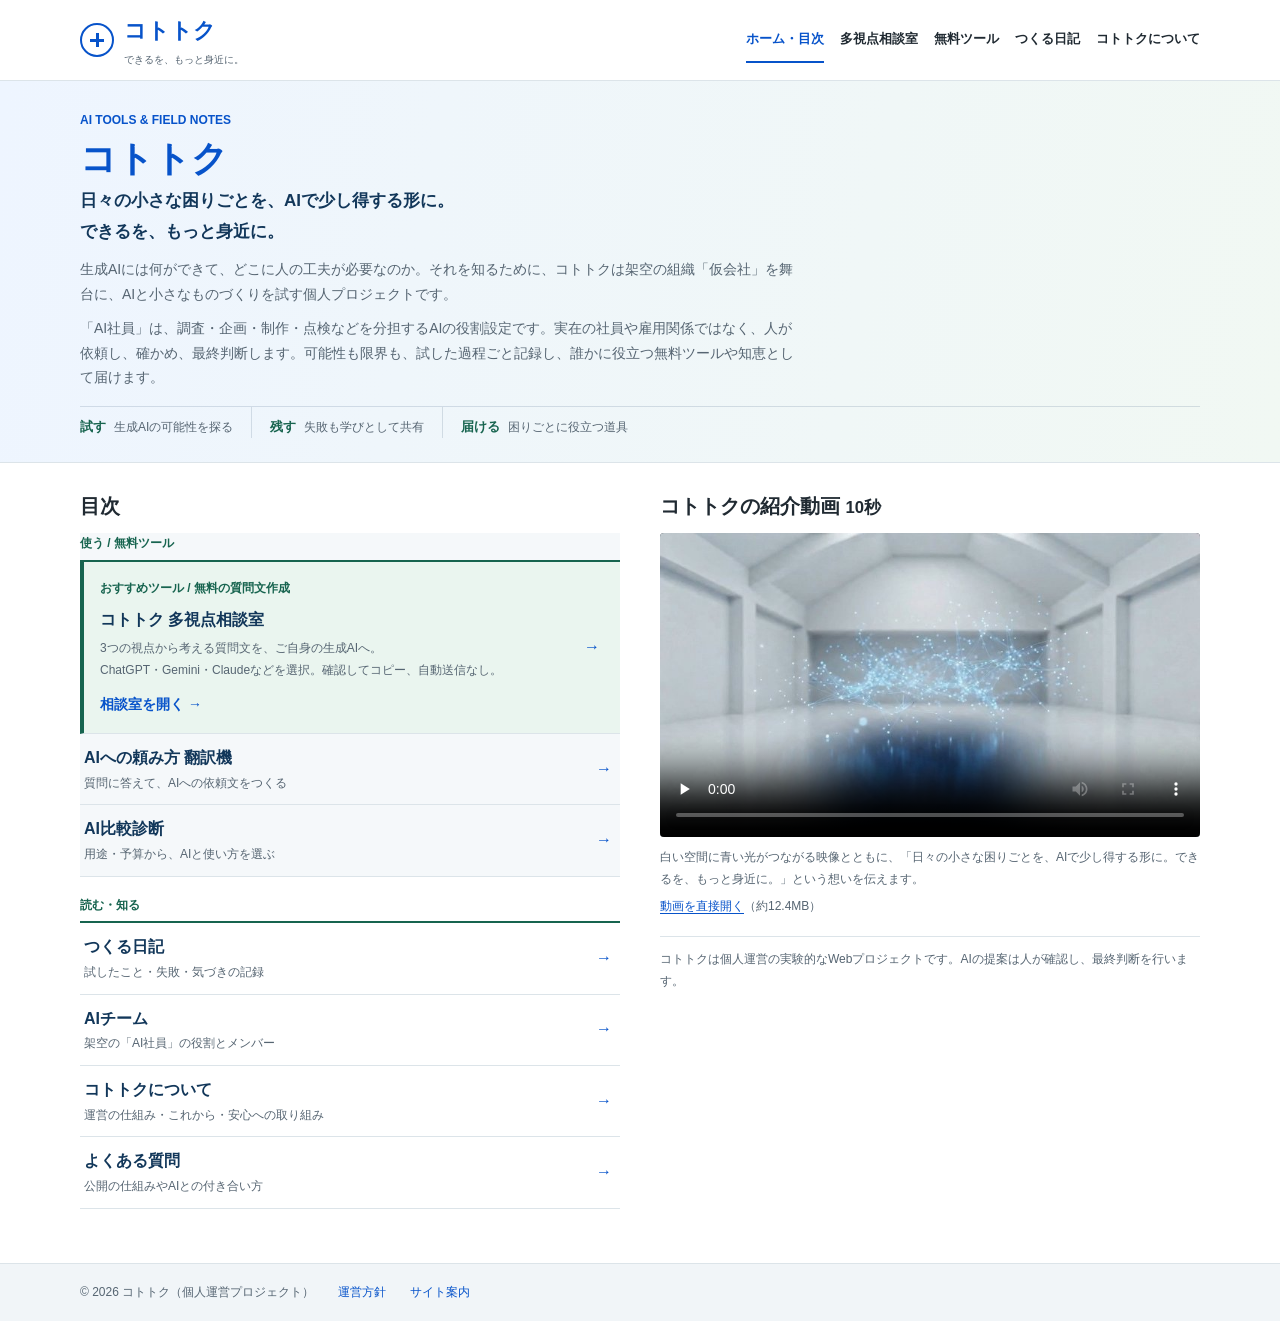
==== index.html @ 23c5c503 "Add GA4 measurement ID to public pages" ====
<!doctype html>
<html lang="ja">
<head>
<meta charset="utf-8"><meta name="viewport" content="width=device-width,initial-scale=1">
<script async src="https://www.googletagmanager.com/gtag/js?id=G-BJJCT15MJE"></script>
<script>
window.dataLayer = window.dataLayer || [];
function gtag(){dataLayer.push(arguments);}
gtag("js", new Date());
gtag("config", "G-BJJCT15MJE");
gtag("config", "G-03WXT4R2F9");
</script>
<title>コトトク｜無料AIツール・日記・AIチーム</title>
<meta name="description" content="日々の小さな困りごとを、AIで少し得する形に。コトトクは、架空の組織「仮会社」でAIに役割を与え、生成AIの可能性と限界を確かめる個人プロジェクトです。無料ツールと試行錯誤の記録を公開しています。">
<meta property="og:title" content="コトトク｜無料AIツール・日記・AIチーム"><meta property="og:description" content="できるを、もっと身近に。架空のAI社員と小さく試し、生成AIの可能性を役立つ道具と記録に変える個人プロジェクトです。"><meta property="og:type" content="website"><meta property="og:url" content="https://tennistom17-source.github.io/kototoku-web/">
<meta name="theme-color" content="#0649a9"><meta name="apple-mobile-web-app-title" content="コトトク">
<link rel="canonical" href="https://tennistom17-source.github.io/kototoku-web/">
<link rel="icon" href="favicon.ico" sizes="any"><link rel="icon" href="images/icon/favicon.png?v=2" type="image/png"><link rel="apple-touch-icon" href="apple-touch-icon.png"><link rel="manifest" href="site.webmanifest">
<link rel="stylesheet" href="site.css"><link rel="stylesheet" href="assets/css/home-index.css">
</head>
<body class="home-index">
<a class="skip-link" href="#main">本文へ移動</a>
<nav aria-label="メインナビゲーション"><div class="wrap">
<a class="brand" href="index.html"><span class="symbol" aria-hidden="true"></span><span><b>コトトク</b><small>できるを、もっと身近に。</small></span></a>
<button class="menu" aria-label="メニューを開く" aria-expanded="false" aria-controls="primary-navigation">☰</button>
<div class="navlinks" id="primary-navigation"><a href="index.html" aria-current="page">ホーム・目次</a><a href="life-consultation.html">多視点相談室</a><a href="index.html#tools">無料ツール</a><a href="diary.html">つくる日記</a><a href="about.html">コトトクについて</a></div>
</div></nav>
<header class="index-header" id="top"><div class="wrap"><span class="kicker">AI TOOLS &amp; FIELD NOTES</span><h1>コトトク</h1><p class="index-tagline">日々の小さな困りごとを、AIで少し得する形に。<br>できるを、もっと身近に。</p><p class="index-purpose">生成AIには何ができて、どこに人の工夫が必要なのか。それを知るために、コトトクは架空の組織「仮会社」を舞台に、AIと小さなものづくりを試す個人プロジェクトです。</p><p class="index-purpose">「AI社員」は、調査・企画・制作・点検などを分担するAIの役割設定です。実在の社員や雇用関係ではなく、人が依頼し、確かめ、最終判断します。可能性も限界も、試した過程ごと記録し、誰かに役立つ無料ツールや知恵として届けます。</p><ul class="purpose-points" aria-label="コトトクの取り組み"><li><b>試す</b><span>生成AIの可能性を探る</span></li><li><b>残す</b><span>失敗も学びとして共有</span></li><li><b>届ける</b><span>困りごとに役立つ道具</span></li></ul></div></header>
<main id="main" class="wrap index-layout">
<section aria-labelledby="directory-title"><h2 id="directory-title">目次</h2>
<div class="directory-group" id="tools"><h3>使う / 無料ツール</h3><ul class="directory-list">
<li class="recommended-tool"><a href="life-consultation.html"><span><b class="tool-label">おすすめツール / 無料の質問文作成</b><strong>コトトク 多視点相談室</strong><small>3つの視点から考える質問文を、ご自身の生成AIへ。</small><small>ChatGPT・Gemini・Claudeなどを選択。確認してコピー、自動送信なし。</small><span class="tool-action">相談室を開く <span aria-hidden="true">→</span></span></span><span class="direction" aria-hidden="true">→</span></a></li>
<li><a href="ai-prompt-translator.html"><span><strong>AIへの頼み方 翻訳機</strong><small>質問に答えて、AIへの依頼文をつくる</small></span><span class="direction" aria-hidden="true">→</span></a></li>
<li><a href="ai-model-compare.html"><span><strong>AI比較診断</strong><small>用途・予算から、AIと使い方を選ぶ</small></span><span class="direction" aria-hidden="true">→</span></a></li>
</ul></div>
<div class="directory-group"><h3>読む・知る</h3><ul class="directory-list">
<li><a href="diary.html"><span><strong>つくる日記</strong><small>試したこと・失敗・気づきの記録</small></span><span class="direction" aria-hidden="true">→</span></a></li>
<li><a href="ai-company.html"><span><strong>AIチーム</strong><small>架空の「AI社員」の役割とメンバー</small></span><span class="direction" aria-hidden="true">→</span></a></li>
<li><a href="about.html"><span><strong>コトトクについて</strong><small>運営の仕組み・これから・安心への取り組み</small></span><span class="direction" aria-hidden="true">→</span></a></li>
<li><a href="faq.html"><span><strong>よくある質問</strong><small>公開の仕組みやAIとの付き合い方</small></span><span class="direction" aria-hidden="true">→</span></a></li>
</ul></div>
</section>
<section id="film" aria-labelledby="film-title"><h2 id="film-title">コトトクの紹介動画 <small>10秒</small></h2>
<figure class="index-film"><video id="intro-video" controls playsinline preload="none" poster="images/movie/intro-poster.jpg" width="1280" height="720" aria-label="コトトクの紹介動画" aria-describedby="film-description film-help"><source src="images/movie/正式会社のホームページPR.mp4" type="video/mp4">お使いのブラウザでは動画を再生できません。下のリンクから動画ファイルを開けます。</video>
<p id="film-error" class="film-error" role="status" hidden>動画を読み込めませんでした。下のリンクから動画ファイルを開いてください。</p>
<figcaption><p id="film-description">白い空間に青い光がつながる映像とともに、「日々の小さな困りごとを、AIで少し得する形に。できるを、もっと身近に。」という想いを伝えます。</p><p id="film-help"><a href="images/movie/正式会社のホームページPR.mp4">動画を直接開く</a>（約12.4MB）</p></figcaption></figure>
<p class="index-note">コトトクは個人運営の実験的なWebプロジェクトです。AIの提案は人が確認し、最終判断を行います。</p>
</section>
</main>
<footer class="compact-footer"><div class="wrap"><span>© 2026 コトトク（個人運営プロジェクト）</span><a href="about.html#policy">運営方針</a><a href="site-map.html">サイト案内</a></div></footer>
<script src="site.js" defer></script>
<script>
const movedTopics = {
  '#organization': 'about.html#organization', '#team': 'ai-company.html',
  '#activity': 'about.html#activity', '#notes': 'diary.html',
  '#possibilities': 'about.html#possibilities', '#about': 'about.html', '#policy': 'about.html#policy'
};
function openMovedTopic() {
  const destination = movedTopics[location.hash];
  if (destination) location.replace(destination);
}
window.addEventListener('hashchange', openMovedTopic);
openMovedTopic();
</script>
</body></html>
---- site.css ----
:root{--blue:#0753ca;--deep:#12375a;--sky:#eef5ff;--ink:#202a32;--muted:#566572;--line:#dce4e9;--soft:#f5f8fa;--white:#fff}
*{box-sizing:border-box}
html{scroll-behavior:smooth}
body{margin:0;color:var(--ink);background:var(--white);font-family:"Yu Gothic","Hiragino Kaku Gothic ProN",Meiryo,sans-serif;line-height:1.8;font-size:16px;letter-spacing:0;overflow-wrap:anywhere}
a{color:inherit;text-decoration:none}
a,button{-webkit-tap-highlight-color:transparent}
a:focus-visible,button:focus-visible,video:focus-visible{outline:3px solid var(--blue);outline-offset:5px}
[id]{scroll-margin-top:100px}
.wrap{width:min(1120px,calc(100% - 64px));margin:auto}
.skip-link{position:absolute;left:-999px;top:0;background:var(--blue);color:#fff;padding:10px 16px;z-index:100}
.skip-link:focus{left:12px;top:12px}
nav{position:sticky;top:0;z-index:20;background:rgba(255,255,255,.97);border-bottom:1px solid var(--line);backdrop-filter:blur(12px)}
nav .wrap{min-height:80px;display:flex;align-items:center;gap:20px;flex-wrap:wrap;padding:8px 0}
.brand{display:flex;align-items:center;gap:10px}
.symbol{position:relative;width:34px;height:34px;border:2px solid var(--blue);border-radius:50%;flex:none}
.symbol:before,.symbol:after{content:"";position:absolute;background:var(--blue)}
.symbol:before{width:14px;height:3px;left:8px;top:14px}
.symbol:after{width:3px;height:14px;left:14px;top:8px}
.brand b{display:block;color:var(--blue);font-size:22px}
.brand small{display:block;color:var(--muted);font-size:10px}
.navlinks{display:flex;gap:16px;flex-wrap:wrap;font-weight:700;font-size:13px;margin-left:auto}
.navlinks a{display:inline-block;padding:10px 0;border-bottom:2px solid transparent}
.navlinks a:hover,.navlinks a[aria-current="page"]{color:var(--blue);border-bottom-color:var(--blue)}
.menu{display:none;margin-left:auto;width:44px;height:44px;border:1px solid var(--line);border-radius:4px;background:none;color:var(--blue);font-size:24px;line-height:1;cursor:pointer}
.page-hero{padding:52px 0 40px;background:#fff;border-bottom:1px solid var(--line)}
.kicker,.linkcard small,.card small{color:var(--blue);font-family:"Bahnschrift","Yu Gothic",sans-serif;font-size:12px;font-weight:700}
.page-hero h1{margin:16px 0;font-size:38px;line-height:1.4}
.page-hero p{max-width:680px;color:var(--muted);font-size:15px;margin:0}
.home .page-hero{padding:52px 0 32px;background:#f3f8fc url("images/movie/intro-poster.jpg") center 48%/cover;position:relative;isolation:isolate}
.home .page-hero:before{content:"";position:absolute;inset:0;background:rgba(255,255,255,.89);z-index:-1}
.hero-meta{display:flex;justify-content:space-between;gap:16px;align-items:center}
.hero-status{font-size:12px;color:var(--muted);display:flex;align-items:center;gap:8px}
.hero-status:before{content:"";width:6px;height:6px;background:#16806a;border-radius:50%;flex:none}
.home .page-hero h1{font-size:72px;font-weight:800;line-height:1.18;margin:26px 0 12px;color:var(--blue)}
.hero-tagline{font-size:36px;line-height:1.5;font-weight:700;margin:0 0 22px}
.hero-bottom{display:flex;justify-content:space-between;align-items:end;gap:28px;margin-top:28px}
.hero-actions{display:flex;gap:20px;align-items:center;flex-wrap:wrap}
.primary-link{display:inline-flex;align-items:center;justify-content:center;background:var(--blue);color:#fff;padding:12px 20px;border-radius:4px;font-size:14px;font-weight:700}
.primary-link:hover{background:#063e96}
.text-link{font-size:14px;font-weight:700;color:var(--blue);text-decoration:underline;text-underline-offset:5px}
.hero-index{font:12px "Bahnschrift",sans-serif;color:var(--muted)}
main section{padding:64px 0}
.section-head h2{font-size:30px;line-height:1.5;margin:8px 0 12px}
.section-head p{max-width:700px;margin:0 0 28px;color:var(--muted);font-size:15px}
.section-topline{display:flex;justify-content:space-between;gap:16px;align-items:center}
.section-number{font:12px "Bahnschrift",sans-serif;color:var(--muted)}
.film-section{background:var(--soft)}
.film-section .section-head{max-width:800px}
.film{margin:0}
.film video{display:block;width:100%;height:auto;aspect-ratio:16/9;object-fit:contain;background:#18232d;border:1px solid #34434d;border-radius:8px;box-shadow:0 16px 40px #14365412}
.film-caption{display:grid;grid-template-columns:1fr 1.4fr;gap:32px;padding-top:24px}
.film-caption h3{margin:0 0 6px;font-size:18px}
.film-caption p{margin:0;font-size:14px;color:var(--muted)}
.film-caption a{color:var(--blue);text-decoration:underline;text-underline-offset:3px}
.film-error{padding:14px 18px;border-left:3px solid var(--blue);background:#fff;color:var(--deep);font-size:14px}
#about .wrap{display:grid;grid-template-columns:1fr 1.4fr;gap:56px}
#about .section-head p{margin:0}
.about-copy p{margin:0 0 16px;color:var(--muted);font-size:15px}
.about-note{display:flex;gap:20px;flex-wrap:wrap;padding-top:18px;border-top:1px solid var(--line);font-size:12px;color:var(--deep)}
.business{border-top:1px solid var(--line)}
.linkcards{display:grid;grid-template-columns:repeat(4,1fr);border-top:1px solid var(--line);border-bottom:1px solid var(--line)}
.linkcard{display:flex;flex-direction:column;gap:10px;border-right:1px solid var(--line);padding:28px 24px;min-height:230px;transition:background .2s}
.linkcard:first-child{padding-left:0}
.linkcard:last-child{border-right:0}
.linkcard:hover{background:var(--sky)}
.linkcard h3{margin:0;font-size:18px}
.linkcard p{margin:0;color:var(--muted);font-size:14px;flex:1}
.linkcard .go{color:var(--blue);font-size:13px;font-weight:700;margin-top:20px}
.linkcard .go:after{content:"\00a0 \2197"}
#tools{background:var(--soft)}
.cards{display:grid;grid-template-columns:repeat(3,1fr);gap:20px}
.cards.cards-4{grid-template-columns:repeat(4,1fr)}
.card{display:flex;flex-direction:column;padding:28px;background:#fff;border:1px solid var(--line);border-radius:8px}
.card small{color:var(--muted)}
.card h3{margin:8px 0 10px;font-size:18px}
.card p{margin:0;color:var(--muted);font-size:14px;flex:1}
.tag-soon{margin-top:16px;display:inline-flex;align-items:center;padding:3px 9px;background:#edf2f5;color:var(--muted);font-size:11px;font-weight:700;border-radius:3px;width:max-content}
#policy .cards{gap:24px}
#policy .card{border:0;border-top:2px solid var(--line);padding:22px 0;border-radius:0}
#policy .card small{color:var(--blue)}
.notice-box{margin:18px 0 0;padding:22px 24px;border-left:2px solid var(--blue);background:var(--soft);color:var(--deep);font-size:13px}
.notice-box p{margin:0 0 6px}.notice-box p:last-child{margin-bottom:0}
article.post{max-width:760px;margin:0 auto}
article.post h2{font-size:28px;margin:0 0 10px;line-height:1.5}
article.post .meta{color:var(--muted);font-size:13px;margin-bottom:28px}
article.post h3{margin:36px 0 12px;font-size:19px;color:var(--deep)}
article.post p{margin:0 0 20px}
article.post ol,article.post ul{padding-left:1.3em;margin:0 0 20px}
article.post li{margin-bottom:8px}
.post-footnote,.source-note{margin-top:32px;padding:20px;background:var(--soft);border-left:2px solid var(--line);color:var(--muted);font-size:13px}
.org-chart{display:grid;grid-template-columns:repeat(3,1fr);gap:14px;margin:26px 0 10px}
.org-dept{padding:18px;background:var(--soft);border-top:2px solid var(--line);text-align:center;font-weight:700;color:var(--deep)}
.staff-grid{display:grid;grid-template-columns:repeat(2,1fr);gap:20px;margin-top:10px}
.staff-card{display:flex;gap:20px;padding:24px;background:#fff;border:1px solid var(--line);border-radius:8px}
.staff-avatar{flex:none;width:74px;height:74px;object-fit:cover;border-radius:4px}
.staff-body{min-width:0}.staff-body h3{margin:0 0 2px;font-size:18px}
.staff-body .dept{color:var(--blue);font-size:12px;font-weight:700;margin-bottom:2px}
.staff-body .age{color:var(--muted);font-size:12px;margin-bottom:10px}
.staff-body dl{margin:0}.staff-body dt{font-weight:700;font-size:12px;color:var(--deep);margin-top:8px}
.staff-body dd{margin:2px 0 0;color:var(--muted);font-size:13px}
.faq-list{margin:0;max-width:880px}
.faq-item{border-top:1px solid var(--line);padding:26px 0}
.faq-item:last-child{border-bottom:1px solid var(--line)}
.faq-item .q{font-weight:700;font-size:16px;margin:0 0 12px;color:var(--deep)}
.faq-item .a{margin:0;color:var(--muted);font-size:14px}
.faq-item .a a{color:var(--blue);text-decoration:underline;text-underline-offset:3px}
footer{background:#f1f5f8;border-top:1px solid var(--line)}
.footer-main{display:grid;grid-template-columns:1.4fr repeat(3,1fr);gap:36px;padding:48px 0}
.footer-main>div:first-child>b{font-size:24px;color:var(--blue)}
.footer-main p,.footer-main a{color:var(--muted);font-size:13px}
.footer-main a:hover{color:var(--blue);text-decoration:underline}
.footer-col b,.footer-col a{display:block;margin-bottom:10px}.footer-col b{font-size:13px}
.footer-bottom{display:flex;justify-content:space-between;flex-wrap:wrap;gap:8px;padding:18px 0 26px;border-top:1px solid var(--line);color:var(--muted);font-size:11px}
.home{--green:#17644f;--mint:#eaf5ef;--rose:#974457;--blush:#fcf0f2;--paper:#fbfcfa}
.guide-section{background-color:#fbfcfa;background-image:linear-gradient(#12375a06 1px,transparent 1px),linear-gradient(90deg,#12375a06 1px,transparent 1px);background-size:24px 24px}
.site-guide h1,.site-guide h2,.floor-room h3{font-family:"Yu Mincho","Hiragino Mincho ProN",serif}
.floor-guide{margin:32px 0 0}
.guide-entrance{display:flex;align-items:center;justify-content:center;gap:20px;padding:0 0 30px;text-align:left;border-bottom:2px solid var(--deep)}
.guide-entrance img{flex:none;object-fit:contain}
.guide-entrance a{display:block;color:var(--blue);font-size:22px;font-weight:700}
.guide-entrance p{font-size:13px;color:var(--muted);margin:4px 0 0}
.floor-rooms{display:grid;grid-template-columns:repeat(3,minmax(0,1fr));gap:36px 26px;padding:32px 0;border-bottom:2px solid var(--deep)}
.floor-room{--object-wash:#edf4fe;display:flex;flex-direction:column;position:relative;min-width:0;min-height:300px;padding:24px;color:var(--blue);background:var(--object-wash);border:2px solid #0753ca60;border-radius:2px}
.floor-room:after{content:"";position:absolute;bottom:-2px;left:24px;width:38px;height:12px;background:#fbfcfa;border-inline:2px solid currentColor}
.floor-room:hover{border-color:currentColor;box-shadow:inset 0 0 0 1px currentColor}
.floor-room:focus-visible{outline-offset:5px}
.room-green{--object-wash:#eaf5ef;color:#17644f;border-color:#17644f60}
.room-rose{--object-wash:#fcf0f2;color:#974457;border-color:#97445760}
.room-number{display:flex;align-items:center;flex-wrap:wrap;gap:10px;font:12px/1.8 "Bahnschrift","Yu Gothic",sans-serif}
.room-status{font:700 11px/1.8 "Yu Gothic",sans-serif;background:#fff;padding:1px 8px;border:1px solid currentColor;border-radius:3px}
.floor-room .object-art{margin:28px 0 24px;flex:none}
.floor-room h3{font-size:21px;margin:0 0 10px;line-height:1.6}
.floor-room p{font-size:14px;line-height:1.9;color:var(--ink);margin:0 0 22px;flex:1}
.room-destination{font-size:13px;font-weight:700}
.floor-guide figcaption{padding-top:20px;color:var(--muted);font-size:13px;text-align:center}
.guide-index{margin-top:36px;border-top:1px solid var(--line);padding-top:22px}
.guide-index h3{font-size:17px;margin:0 0 10px}
.guide-index ul{display:flex;gap:16px 28px;flex-wrap:wrap;list-style:none;padding:0;margin:0;font-size:14px}
.guide-index a{color:var(--blue);text-decoration:underline;text-underline-offset:5px}
.guide-principles ul{list-style:none;margin:0;padding:0;display:grid;grid-template-columns:repeat(3,minmax(0,1fr));gap:24px}
.guide-principles li{border-top:2px solid #17644f;padding-top:18px;font-size:14px;color:var(--muted)}
.guide-principles strong{display:block;color:#17644f;font-size:17px;margin-bottom:8px}
@media(max-width:1000px){.floor-rooms{grid-template-columns:repeat(2,minmax(0,1fr))}}
@media(max-width:620px){.floor-rooms,.guide-principles ul{grid-template-columns:1fr}.floor-room{min-height:0}.guide-entrance{gap:12px;justify-content:flex-start}.guide-entrance a{font-size:19px}.floor-guide figcaption{text-align:left}}
.diary-summary{margin:0 0 32px;border-block:1px solid var(--line)}
.diary-summary>div{padding:18px 20px;background:#eef5ff;border-left:3px solid var(--blue)}
.diary-summary>div+div{background:#eaf5ef;border-left-color:#17644f;border-top:1px solid var(--line)}
.diary-summary dt{font-size:14px;font-weight:700;color:var(--deep);margin-bottom:6px}
.diary-summary dd{font-size:14px;margin:0;color:var(--ink)}
.home .hero-tagline{font-family:"Yu Mincho","Hiragino Mincho ProN",serif;font-size:34px;line-height:1.6}
.home .page-hero h1{font-size:60px;margin-top:18px}
.home .page-hero{padding-top:32px}
.home .section-head h2{font-family:"Yu Mincho","Hiragino Mincho ProN",serif;font-weight:700}
.workshop{background-color:var(--paper);background-image:linear-gradient(#12375a06 1px,transparent 1px),linear-gradient(90deg,#12375a06 1px,transparent 1px);background-size:24px 24px;border-bottom:1px solid var(--line)}
.work-diagram{margin:32px 0 0}
.diagram-legend{display:flex;justify-content:flex-end;gap:20px;margin-bottom:18px;color:var(--blue);font-size:12px;font-weight:700}
.diagram-legend .human-key{color:var(--green)}
.work-path{display:grid;grid-template-columns:repeat(6,minmax(0,1fr));gap:20px;padding:0;margin:0;list-style:none}
.work-path li{position:relative;min-width:0;padding:18px 12px 20px;border-top:3px solid var(--muted);background:#fff;color:var(--deep)}
.work-path li:not(:last-child):after{content:"→";position:absolute;right:-19px;top:108px;width:18px;text-align:center;color:var(--muted);font-size:20px}
.work-path .work-ai{border-color:var(--blue);background:var(--sky);color:var(--blue)}
.work-path .work-human{border-color:var(--green);background:var(--mint);color:var(--green);outline:1px solid #17644f40;outline-offset:4px}
.work-path .work-result{border-color:var(--rose);background:var(--blush);color:var(--rose)}
.step-number{font:10px "Bahnschrift","Yu Gothic",sans-serif;display:block;min-height:28px}
.work-path h3{font-size:15px;line-height:1.6;margin:16px 0 8px}
.work-path p{font-size:12px;color:var(--ink);margin:0}
.process-art{position:relative;display:block;width:64px;height:64px;margin:14px auto 20px;color:inherit}
.art-question{font:700 52px/64px "Yu Mincho",serif;text-align:center;border:2px solid currentColor;border-radius:50%}
.art-search:before{content:"";position:absolute;inset:3px 17px 17px 3px;border:3px solid currentColor;border-radius:50%;background:repeating-linear-gradient(0deg,transparent 0 9px,#0753ca18 9px 11px)}
.art-search:after{content:"";position:absolute;width:29px;height:4px;background:currentColor;left:41px;top:48px;transform:rotate(48deg);transform-origin:left}
.art-note{width:49px;height:62px;border:2px solid currentColor;border-radius:2px;transform:rotate(-5deg);background:repeating-linear-gradient(0deg,transparent 0 10px,#0753ca20 10px 12px);box-shadow:6px 6px 0 #12375a10}
.art-note:after{content:"";position:absolute;right:-9px;top:12px;height:45px;width:6px;border:2px solid currentColor;border-radius:2px;transform:rotate(25deg);background:var(--paper)}
.art-check{font:700 44px/58px "Yu Gothic",sans-serif;text-align:center;border:3px double currentColor;border-radius:50%;transform:rotate(-9deg)}
.art-book{width:66px;height:51px;margin-top:25px;border:2px solid currentColor;border-radius:4px 4px 2px 2px;background:repeating-linear-gradient(0deg,transparent 0 10px,#97445715 10px 12px);transform:rotate(3deg)}
.art-book:after{content:"";position:absolute;left:50%;top:-2px;bottom:-6px;border-left:2px solid currentColor}
.loop-note{border-bottom:1px solid var(--line);padding:12px 0;color:var(--rose);text-align:right;font-size:13px}
.loop-note span{font-size:24px;vertical-align:middle;margin-right:8px}
.boundary-note{font-size:13px;color:var(--muted);max-width:850px;margin:22px 0 0}
.boundary-note strong{color:var(--green)}
.role-strip{display:grid;grid-template-columns:repeat(5,minmax(0,1fr));gap:26px;margin-top:34px}
.role-entry{min-width:0;border-bottom:1px solid var(--line);padding-bottom:22px}
.role-illustration{--object-color:#0753ca;--object-wash:#edf4fe;display:grid;place-items:center;position:relative;width:100%;aspect-ratio:1;border-radius:4px;color:var(--object-color);background-color:var(--object-wash);background-image:linear-gradient(#12375a08 1px,transparent 1px),linear-gradient(90deg,#12375a08 1px,transparent 1px);background-size:20px 20px}
.role-illustration:after{content:"";position:absolute;width:64%;bottom:16%;border-bottom:1px solid currentColor;opacity:.2}
.tone-green{--object-color:#17644f;--object-wash:#eaf5ef}
.tone-rose{--object-color:#974457;--object-wash:#fcf0f2}
.staff-card>.role-illustration{width:104px;height:104px;flex:none}
.object-art{position:relative;display:block;width:64px;height:64px;transform:rotate(-6deg)}
.object-art:before,.object-art:after{content:"";position:absolute}
.object-search:before{width:44px;height:44px;left:0;top:0;border:3px solid currentColor;border-radius:50%;box-shadow:inset 6px 4px 0 #ffffffb0}
.object-search:after{width:28px;height:8px;left:40px;top:49px;transform:rotate(48deg);border:2px solid currentColor;border-radius:2px;background:#fff}
.object-notebook{width:46px;height:60px;border:2px solid currentColor;border-left-width:6px;border-radius:3px;background:repeating-linear-gradient(0deg,#fff 0 10px,var(--object-wash) 10px 12px);box-shadow:5px 5px 0 #12375a15}
.object-notebook:after{width:6px;height:48px;right:-12px;top:6px;border:2px solid currentColor;background:#fff;transform:rotate(20deg)}
.object-monitor{width:68px;height:48px;border:3px solid currentColor;border-radius:4px;background:linear-gradient(90deg,transparent 28%,var(--object-wash) 28% 33%,transparent 33%),linear-gradient(#fff 28%,currentColor 28% 32%,#fff 32%)}
.object-monitor:before{height:15px;left:29px;bottom:-18px;border-left:5px solid currentColor}
.object-monitor:after{width:36px;left:13px;bottom:-19px;border-bottom:3px solid currentColor}
.object-flask{width:60px;height:51px;margin-top:12px;border:3px solid currentColor;border-radius:10px 10px 20px 20px;background:linear-gradient(0deg,var(--object-color) 0 35%,#fff 35% 45%,var(--object-wash) 45%);transform:rotate(5deg)}
.object-flask:before{width:20px;height:25px;left:17px;top:-23px;border:3px solid currentColor;border-bottom:0;background:var(--object-wash)}
.object-flask:after{width:30px;left:12px;top:-23px;border-top:4px solid currentColor}
.object-checklist{width:48px;height:62px;border:2px solid currentColor;border-radius:3px;background:#fff}
.object-checklist:before{width:24px;height:8px;top:-5px;left:10px;border:2px solid currentColor;background:var(--object-wash);border-radius:2px}
.object-checklist:after{inset:16px 7px 8px;background:repeating-linear-gradient(0deg,transparent 0 9px,currentColor 9px 11px);border-left:5px dotted currentColor}
.object-plan{width:62px;height:56px;border:2px solid currentColor;background-color:#fff;background-image:linear-gradient(#0753ca18 1px,transparent 1px),linear-gradient(90deg,#0753ca18 1px,transparent 1px);background-size:9px 9px;box-shadow:5px 5px 0 #12375a15}
.object-plan:before{width:17px;height:13px;top:9px;left:7px;border:2px solid currentColor;background:var(--object-wash)}
.object-plan:after{width:17px;height:13px;bottom:7px;right:7px;border:2px solid currentColor;background:var(--object-wash)}
.object-phone{width:37px;height:65px;border:3px solid currentColor;border-radius:7px;background:linear-gradient(#fff 15%,var(--object-wash) 15% 83%,#fff 83%)}
.object-phone:before{width:11px;border-top:2px solid currentColor;top:4px;left:10px}
.object-phone:after{width:5px;height:5px;bottom:3px;left:13px;border:1px solid currentColor;border-radius:50%}
.object-lock{width:52px;height:39px;margin-top:22px;border:3px solid currentColor;border-radius:4px;background:#fff}
.object-lock:before{width:28px;height:30px;border:3px solid currentColor;border-bottom:0;border-radius:18px 18px 0 0;top:-30px;left:9px}
.object-lock:after{height:13px;left:21px;top:10px;border-left:4px solid currentColor}
.role-stage{display:block;margin-top:18px;font-size:12px;color:var(--green);font-weight:700}
.role-entry h3{font:700 24px/1.5 "Bahnschrift","Yu Gothic",sans-serif;margin:4px 0 12px}
.role-entry h3 small{display:block;font:12px/1.6 "Yu Gothic",sans-serif;color:var(--muted)}
.role-entry p{font-size:13px;margin:0;color:var(--muted)}
.record-section{background:var(--paper);border-block:1px solid var(--line)}
.activity-table{width:100%;table-layout:fixed;border-collapse:collapse;font-size:14px}
.activity-table caption{text-align:left;font-size:12px;color:var(--muted);padding:0 0 12px}
.activity-table th{padding:14px 12px;text-align:left;border-block:1px solid var(--line);background:#edf3f3}
.activity-table td{padding:30px 12px;border-bottom:1px solid var(--line)}
.activity-empty{color:var(--muted);text-align:center;background:repeating-linear-gradient(0deg,transparent 0 31px,#12375a08 31px 32px)}
.record-source{font-size:12px;color:var(--muted);margin:20px 0 0}
.record-source .text-link{font-size:inherit}
.note-excerpts{display:grid;grid-template-columns:repeat(3,minmax(0,1fr));gap:32px;margin-top:34px}
.note-excerpt{position:relative;display:flex;flex-direction:column;padding:24px;background:#f2f7fd;border-top:4px solid var(--blue);border-bottom:1px solid var(--line);border-radius:0 0 4px 4px}
.note-excerpt:nth-child(2){background:var(--mint);border-top-color:var(--green)}
.note-excerpt:nth-child(3){background:var(--blush);border-top-color:var(--rose)}
.note-label{font-size:12px;color:var(--muted)}
.note-excerpt .process-art{margin:24px 0 22px;color:var(--blue)}
.note-excerpt:nth-child(2) .process-art{color:var(--green)}
.note-excerpt:nth-child(3) .process-art{color:var(--rose)}
.note-excerpt h3{font-family:"Yu Mincho","Hiragino Mincho ProN",serif;font-size:19px;line-height:1.7;margin:0 0 12px}
.note-excerpt p{font-size:14px;color:var(--muted);margin:0 0 24px;flex:1}
.note-excerpt a{align-self:flex-start}
.future-section{background-color:#f6faf8;background-image:linear-gradient(90deg,#17644f05 1px,transparent 1px);background-size:32px 32px;border-block:1px solid var(--line)}
.value-map{max-width:760px;margin:36px auto 24px;text-align:center}
.value-origin{position:relative;padding-bottom:26px;color:var(--blue)}
.value-origin b{display:block;font-size:27px}
.value-origin span,.value-map a span,.value-goal span{display:block;font-size:13px;color:var(--muted)}
.value-origin:after{content:"";position:absolute;height:19px;border-left:1px solid var(--green);bottom:0;left:50%}
.value-branches{display:grid;grid-template-columns:1fr 1fr;gap:60px;border-top:1px solid var(--green);margin:0 40px;padding-top:28px;position:relative}
.value-branches>div{position:relative}
.value-branches>div:before{content:"↓";position:absolute;top:-35px;left:calc(50% - 8px);width:16px;color:var(--green)}
.value-map a{display:block;padding:15px 8px;border-block:1px solid #0753ca35;color:var(--blue);background:#edf4fe}
.value-map a:hover{background:#dcecff}
.value-map a:focus-visible{outline-offset:2px}
.value-branches>div:nth-child(2) a{color:var(--green);background:var(--mint);border-color:#17644f35}
.map-arrow{display:block;font-size:24px;padding:8px;color:var(--green)}
.value-goal{position:relative;margin:36px 40px 0;padding-top:26px;border-top:1px solid var(--green);color:var(--green)}
.value-goal:before{content:"↓";position:absolute;top:-21px;left:calc(50% - 12px);background:#f6faf8;width:24px;font-size:24px}
.value-sequence{display:flex;justify-content:center;gap:32px;list-style:none;margin:30px 0 0;padding:0;font-size:13px;color:var(--green);flex-wrap:wrap}
.value-sequence li{position:relative}
.value-sequence li:not(:last-child):after{content:"→";position:absolute;right:-24px}
.technical-note{border-top:1px solid var(--line);margin-top:36px;padding-top:26px}
.technical-note h3{font-size:20px;margin:8px 0}
.technical-note p{color:var(--muted);font-size:14px;margin:0}
@media(max-width:1000px){.work-path{grid-template-columns:repeat(3,minmax(0,1fr));gap:28px}.work-path li{padding:20px}.work-path li:nth-child(3):after{content:"↓";right:calc(50% - 9px);top:auto;bottom:-30px}.role-strip{grid-template-columns:repeat(3,minmax(0,1fr))}.note-excerpts{gap:16px}.note-excerpt{padding:18px}}
@media(max-width:760px){nav:not(.menu-ready) .navlinks{display:flex}nav:not(.menu-ready) .menu{display:none}.workshop .section-topline,.home #team .section-topline,.home #notes .section-topline,.future-section .section-topline{flex-wrap:wrap}.note-excerpts{grid-template-columns:1fr}.note-excerpt{padding:24px}.role-strip{grid-template-columns:repeat(2,minmax(0,1fr));gap:24px}.value-branches{gap:20px;margin-inline:0}.value-goal{margin-inline:0}.home .hero-tagline{font-size:25px}.diagram-legend{justify-content:flex-start}}
@media(max-width:1000px){.work-path{grid-template-columns:1fr;gap:24px}.work-path li{display:grid;grid-template-columns:76px minmax(0,1fr);column-gap:18px;padding:20px}.work-path .step-number{grid-column:2;min-height:0}.work-path .process-art{grid-column:1;grid-row:1 / 4;align-self:center;margin:0 auto}.work-path h3{grid-column:2;margin:6px 0;font-size:17px}.work-path p{grid-column:2}.work-path li:not(:last-child):after,.work-path li:nth-child(3):after{content:"↓";top:auto;bottom:-28px;right:calc(50% - 9px)}.loop-note{text-align:left}}
@media(max-width:600px){.value-map a strong{font-size:15px}.value-map a span{font-size:12px}.value-sequence{flex-direction:column;align-items:center;gap:24px;font-size:12px}.value-sequence li:not(:last-child):after{content:"↓";right:calc(50% - 6px);bottom:-24px}.activity-table{font-size:12px}.activity-table th{padding:12px 5px}.activity-table td{padding:24px 12px}.home .technical-note h3{font-size:17px}}
@media(prefers-reduced-motion:no-preference){.work-path li{animation:arrive .5s ease-out both}.work-path li:nth-child(2){animation-delay:.08s}.work-path li:nth-child(3){animation-delay:.16s}.work-path li:nth-child(4){animation-delay:.24s}.work-path li:nth-child(5){animation-delay:.32s}.work-path li:nth-child(6){animation-delay:.4s}.page-hero .wrap{animation:arrive .6s ease-out both}@keyframes arrive{from{opacity:0;transform:translateY(10px)}to{opacity:1;transform:translateY(0)}}}
@media(prefers-reduced-motion:reduce){html{scroll-behavior:auto}.linkcard{transition:none}}
@media(max-width:1000px){.navlinks{gap:12px}.linkcards{grid-template-columns:1fr 1fr}.linkcard:nth-child(2){border-right:0}.linkcard:nth-child(n+3){border-top:1px solid var(--line)}.linkcard:first-child{padding-left:24px}.hero-index{display:none}}
@media(max-width:900px){.cards,.cards.cards-4,.org-chart,.footer-main{grid-template-columns:1fr 1fr}.staff-grid{grid-template-columns:1fr}}
@media(max-width:760px){.wrap{width:calc(100% - 40px)}nav .wrap{min-height:72px;gap:8px;justify-content:space-between}.navlinks{display:none;width:100%;flex-direction:column;gap:2px;margin-left:0}.navlinks.open{display:flex}.navlinks a{padding:10px 8px}.menu{display:block}.page-hero,.home .page-hero{padding:36px 0 28px}.page-hero h1{font-size:30px}.home .page-hero h1{font-size:52px}.hero-tagline{font-size:26px}.hero-status{font-size:11px}main section{padding:48px 0}.section-head h2{font-size:25px}.film-caption,#about .wrap{grid-template-columns:1fr;gap:20px}.film-caption h3{font-size:17px}article.post h2{font-size:24px}}
@media(max-width:620px){.cards,.org-chart{grid-template-columns:1fr}.staff-card{flex-direction:column}}
@media(max-width:480px){.wrap{width:calc(100% - 32px)}.hero-meta{align-items:start;flex-direction:column;gap:8px}.home .page-hero h1{font-size:46px;margin-top:22px}.hero-tagline{font-size:23px}.page-hero p{font-size:14px}.hero-actions{gap:16px}.hero-bottom{margin-top:22px}.section-head h2{font-size:23px}.linkcards{grid-template-columns:1fr}.linkcard{border-right:0;border-top:1px solid var(--line);min-height:0;padding:24px 0}.linkcard:first-child{border-top:0;padding-left:0}.linkcard .go{margin-top:8px}.cards.cards-4,.footer-main{grid-template-columns:1fr}.film-caption{gap:16px}}
---- assets/css/home-index.css ----
.home-index .index-header{padding:24px 0;border-bottom:1px solid var(--line);background:linear-gradient(100deg,#eef5ff,#f1f8f3)}
.home-index .index-header h1{margin:0;color:var(--blue);font-family:"Yu Mincho","Hiragino Mincho ProN",serif;font-size:36px;line-height:1.4}
.home-index .index-header .index-tagline{margin:2px 0 0;color:var(--deep);font-size:17px;font-weight:700}
.home-index .index-header .index-purpose{max-width:720px;margin:10px 0 0;color:var(--muted);font-size:14px;line-height:1.75}
.home-index .purpose-points{display:flex;gap:0;list-style:none;margin:16px 0 0;padding:0;border-top:1px solid #12375a24}
.home-index .purpose-points li{display:flex;flex-wrap:wrap;min-width:0;gap:4px 8px;align-items:baseline;padding:8px 18px 0 0;margin-right:18px;border-right:1px solid #12375a24;font-size:12px;color:var(--muted)}
.home-index .purpose-points li:last-child{border-right:0}.home-index .purpose-points b{color:#17644f;font-size:13px}.home-index .purpose-points span{white-space:normal}
.home-index .index-layout{display:grid;grid-template-columns:minmax(0,1fr) minmax(0,1fr);gap:40px;padding-block:28px 36px;align-items:start}
.home-index .index-layout section{padding:0;min-width:0}
.home-index .index-layout h2{font-size:20px;line-height:1.5;margin:0 0 12px}
.home-index .directory-group{margin-bottom:18px}
.home-index .directory-group h3{color:#17644f;font-size:12px;margin:0;padding-bottom:5px;border-bottom:2px solid #17644f}
.home-index .directory-list{list-style:none;padding:0;margin:0}
.home-index .directory-list a{display:grid;grid-template-columns:minmax(0,1fr) 20px;align-items:center;gap:12px;padding:10px 4px;border-bottom:1px solid var(--line);min-height:58px}
.home-index .directory-list a:hover{background:var(--sky)}
.home-index .directory-list strong{display:block;font-size:16px;color:var(--deep)}
.home-index .directory-list small{display:block;font-size:12px;color:var(--muted)}
.home-index .directory-list .direction{color:var(--blue)}
.home-index .directory-list .recommended-tool a{padding:16px;border-left:4px solid #17644f;background:#eaf5ef}
.home-index .recommended-tool .tool-label{display:block;margin-bottom:6px;color:#17644f;font-size:12px}
.home-index .recommended-tool strong{margin-bottom:4px}
.home-index .recommended-tool .tool-action{display:block;margin-top:10px;color:var(--blue);font-size:14px;font-weight:700}
.home-index .directory-list a:focus-visible{outline:3px solid var(--blue);outline-offset:3px}
.home-index .index-film{margin:0}
.home-index .index-film video{display:block;width:100%;height:auto;aspect-ratio:16/9;background:#18232d;border-radius:4px}
.home-index .index-film figcaption{font-size:12px;color:var(--muted);margin-top:10px}
.home-index .index-film figcaption p{margin:6px 0}
.home-index .index-film a{color:var(--blue);text-decoration:underline;text-underline-offset:3px}
.home-index .index-note{border-top:1px solid var(--line);margin-top:18px;padding-top:12px;color:var(--muted);font-size:12px}
.compact-footer .wrap{display:flex;flex-wrap:wrap;gap:10px 24px;padding-block:18px;color:var(--muted);font-size:12px}
.compact-footer a{color:var(--blue)}
.about-page .page-hero{padding:28px 0}
.about-page .page-hero h1{font-size:30px;margin:8px 0}
.about-content{max-width:820px;padding-block:24px 36px}
.about-intro{margin:0 0 24px;color:var(--muted)}
.about-content details{border-top:1px solid var(--line)}
.about-content details:last-of-type{border-bottom:1px solid var(--line)}
.about-content summary{padding:18px 6px;font-size:17px;font-weight:700;color:var(--deep);cursor:pointer}
.about-content summary:focus-visible{outline:3px solid var(--blue);outline-offset:2px}
.about-content .detail-body{padding:0 8px 20px;font-size:15px}
.about-content .detail-body p{margin:0 0 14px}
.about-content .detail-body ul,.about-content .detail-body ol{padding-left:1.4em}
.about-content .detail-body li{margin-bottom:10px}
@media(max-width:760px){.home-index .index-layout{grid-template-columns:1fr;gap:24px;padding-block:20px 24px}.home-index .index-header{padding:18px 0}.home-index .index-header h1{font-size:30px}.home-index .purpose-points{display:grid;grid-template-columns:1fr 1fr;gap:8px 14px;margin-top:12px;padding-top:10px}.home-index .purpose-points li{padding:0;margin:0;border:0}.home-index .purpose-points li:last-child{grid-column:1/-1}.home-index .directory-list a{padding-block:9px}.home-index .index-layout h2{font-size:18px}}
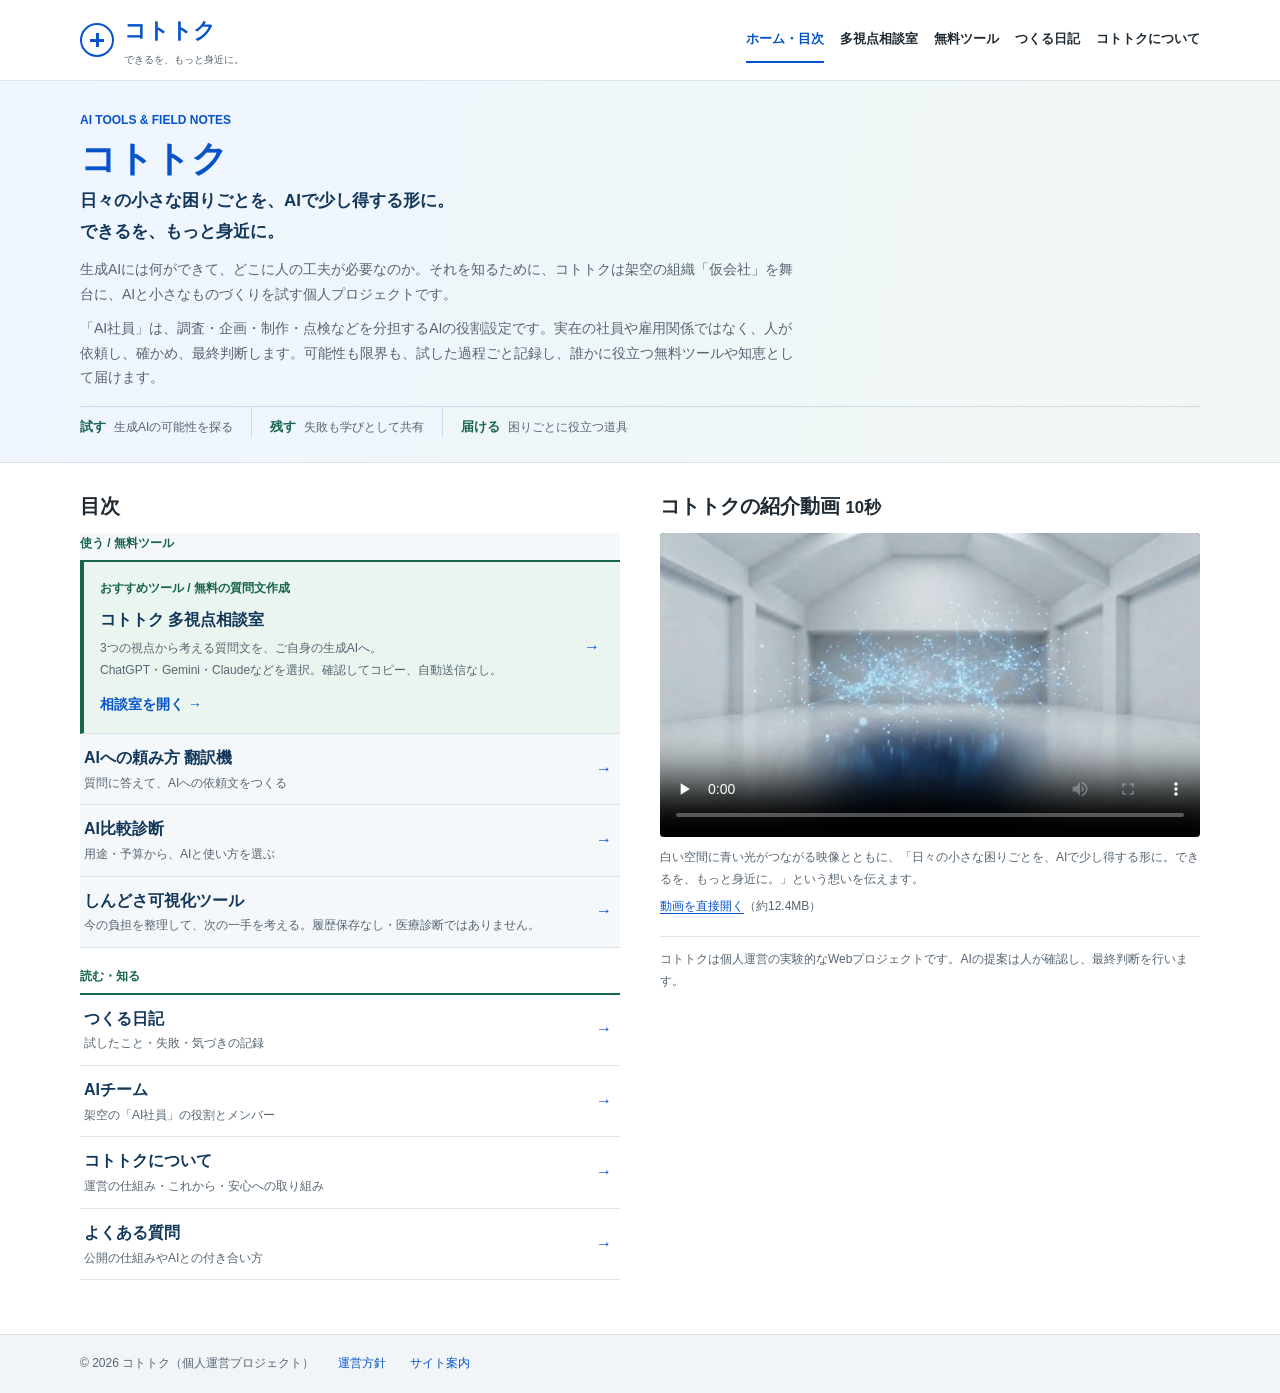
==== commit 580419c3: "Add private-by-design shindosa visualizer and site links" ====
--- a/index.html
+++ b/index.html
@@ -32,6 +32,7 @@
 <li class="recommended-tool"><a href="life-consultation.html"><span><b class="tool-label">おすすめツール / 無料の質問文作成</b><strong>コトトク 多視点相談室</strong><small>3つの視点から考える質問文を、ご自身の生成AIへ。</small><small>ChatGPT・Gemini・Claudeなどを選択。確認してコピー、自動送信なし。</small><span class="tool-action">相談室を開く <span aria-hidden="true">→</span></span></span><span class="direction" aria-hidden="true">→</span></a></li>
 <li><a href="ai-prompt-translator.html"><span><strong>AIへの頼み方 翻訳機</strong><small>質問に答えて、AIへの依頼文をつくる</small></span><span class="direction" aria-hidden="true">→</span></a></li>
 <li><a href="ai-model-compare.html"><span><strong>AI比較診断</strong><small>用途・予算から、AIと使い方を選ぶ</small></span><span class="direction" aria-hidden="true">→</span></a></li>
+<li><a href="shindosa_visualizer.html"><span><strong>しんどさ可視化ツール</strong><small>今の負担を整理して、次の一手を考える。履歴保存なし・医療診断ではありません。</small></span><span class="direction" aria-hidden="true">→</span></a></li>
 </ul></div>
 <div class="directory-group"><h3>読む・知る</h3><ul class="directory-list">
 <li><a href="diary.html"><span><strong>つくる日記</strong><small>試したこと・失敗・気づきの記録</small></span><span class="direction" aria-hidden="true">→</span></a></li>
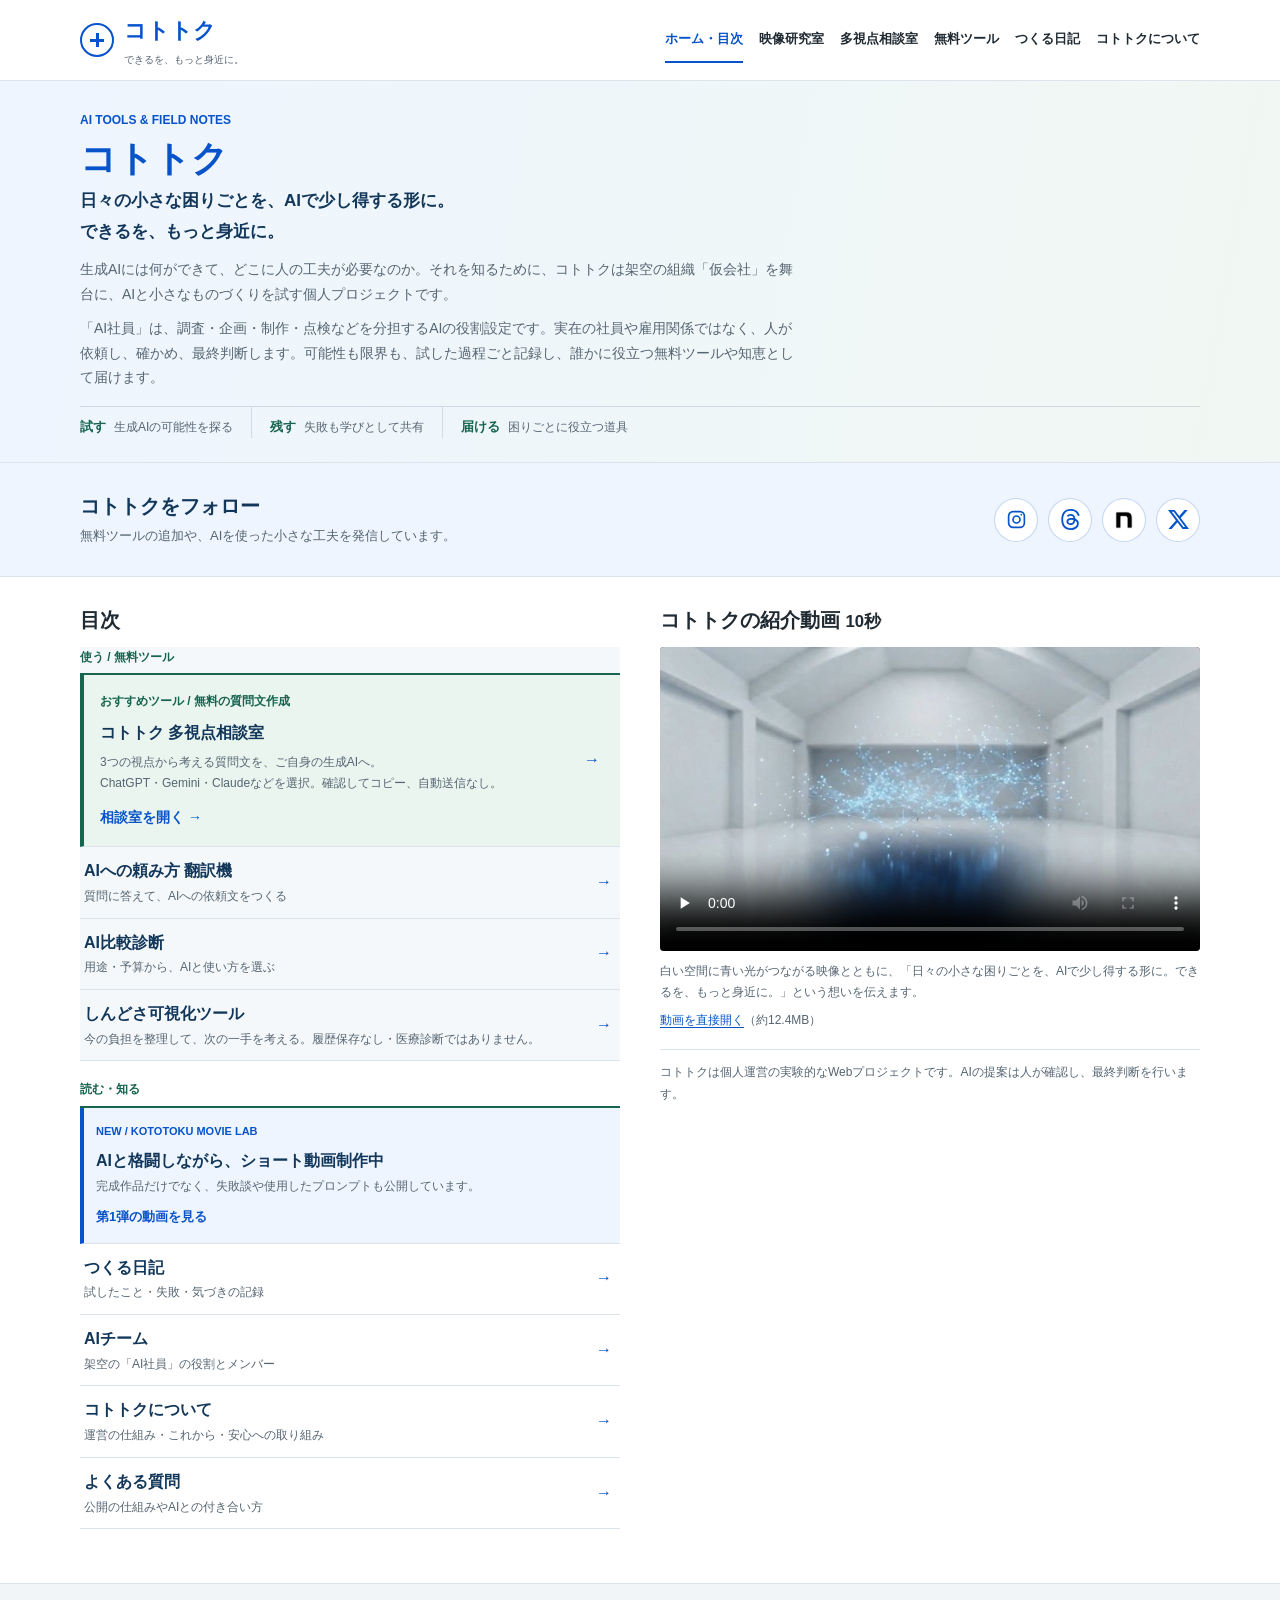
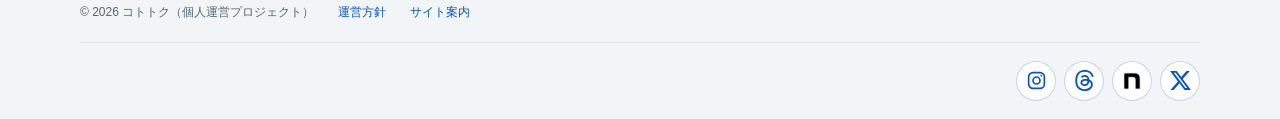
==== commit bc3b9aa1: "Add Kototoku Movie Lab and first video" ====
--- a/index.html
+++ b/index.html
@@ -23,7 +23,7 @@
 <nav aria-label="メインナビゲーション"><div class="wrap">
 <a class="brand" href="index.html"><span class="symbol" aria-hidden="true"></span><span><b>コトトク</b><small>できるを、もっと身近に。</small></span></a>
 <button class="menu" aria-label="メニューを開く" aria-expanded="false" aria-controls="primary-navigation">☰</button>
-<div class="navlinks" id="primary-navigation"><a href="index.html" aria-current="page">ホーム・目次</a><a href="life-consultation.html">多視点相談室</a><a href="index.html#tools">無料ツール</a><a href="diary.html">つくる日記</a><a href="about.html">コトトクについて</a></div>
+<div class="navlinks" id="primary-navigation"><a href="index.html" aria-current="page">ホーム・目次</a><a href="movie-lab.html">映像研究室</a><a href="life-consultation.html">多視点相談室</a><a href="index.html#tools">無料ツール</a><a href="diary.html">つくる日記</a><a href="about.html">コトトクについて</a></div>
 </div></nav>
 <header class="index-header" id="top"><div class="wrap"><span class="kicker">AI TOOLS &amp; FIELD NOTES</span><h1>コトトク</h1><p class="index-tagline">日々の小さな困りごとを、AIで少し得する形に。<br>できるを、もっと身近に。</p><p class="index-purpose">生成AIには何ができて、どこに人の工夫が必要なのか。それを知るために、コトトクは架空の組織「仮会社」を舞台に、AIと小さなものづくりを試す個人プロジェクトです。</p><p class="index-purpose">「AI社員」は、調査・企画・制作・点検などを分担するAIの役割設定です。実在の社員や雇用関係ではなく、人が依頼し、確かめ、最終判断します。可能性も限界も、試した過程ごと記録し、誰かに役立つ無料ツールや知恵として届けます。</p><ul class="purpose-points" aria-label="コトトクの取り組み"><li><b>試す</b><span>生成AIの可能性を探る</span></li><li><b>残す</b><span>失敗も学びとして共有</span></li><li><b>届ける</b><span>困りごとに役立つ道具</span></li></ul></div></header>
 <main id="main" class="wrap index-layout">
@@ -35,6 +35,7 @@
 <li><a href="shindosa_visualizer.html"><span><strong>しんどさ可視化ツール</strong><small>今の負担を整理して、次の一手を考える。履歴保存なし・医療診断ではありません。</small></span><span class="direction" aria-hidden="true">→</span></a></li>
 </ul></div>
 <div class="directory-group"><h3>読む・知る</h3><ul class="directory-list">
+<li class="movie-lab-entry"><a href="movie-lab.html#kototoku-movie-01"><span><b class="tool-label">NEW / KOTOTOKU MOVIE LAB</b><strong>AIと格闘しながら、ショート動画制作中</strong><small>完成作品だけでなく、失敗談や使用したプロンプトも公開しています。</small><span class="tool-action">第1弾の動画を見る</span></span></a></li>
 <li><a href="diary.html"><span><strong>つくる日記</strong><small>試したこと・失敗・気づきの記録</small></span><span class="direction" aria-hidden="true">→</span></a></li>
 <li><a href="ai-company.html"><span><strong>AIチーム</strong><small>架空の「AI社員」の役割とメンバー</small></span><span class="direction" aria-hidden="true">→</span></a></li>
 <li><a href="about.html"><span><strong>コトトクについて</strong><small>運営の仕組み・これから・安心への取り組み</small></span><span class="direction" aria-hidden="true">→</span></a></li>
--- a/site.css
+++ b/site.css
@@ -87,6 +87,7 @@
 article.post p{margin:0 0 20px}
 article.post ol,article.post ul{padding-left:1.3em;margin:0 0 20px}
 article.post li{margin-bottom:8px}
+.post-media{display:grid;gap:14px;margin:28px 0}.post-media img,.post-media video{display:block;width:100%;max-height:70vh;object-fit:contain;background:var(--soft)}
 .post-footnote,.source-note{margin-top:32px;padding:20px;background:var(--soft);border-left:2px solid var(--line);color:var(--muted);font-size:13px}
 .org-chart{display:grid;grid-template-columns:repeat(3,1fr);gap:14px;margin:26px 0 10px}
 .org-dept{padding:18px;background:var(--soft);border-top:2px solid var(--line);text-align:center;font-weight:700;color:var(--deep)}
@@ -111,6 +112,20 @@
 .footer-main a:hover{color:var(--blue);text-decoration:underline}
 .footer-col b,.footer-col a{display:block;margin-bottom:10px}.footer-col b{font-size:13px}
 .footer-bottom{display:flex;justify-content:space-between;flex-wrap:wrap;gap:8px;padding:18px 0 26px;border-top:1px solid var(--line);color:var(--muted);font-size:11px}
+.social-follow{background:var(--sky);border-bottom:1px solid var(--line)}
+.social-follow .wrap{display:flex;align-items:center;justify-content:space-between;gap:24px;padding:28px 0}
+.social-follow h2{margin:0;color:var(--deep);font-size:20px;line-height:1.5}
+.social-follow p{margin:3px 0 0;color:var(--muted);font-size:13px}
+.social-links{display:flex;flex-wrap:wrap;gap:10px}
+.social-link{display:inline-flex;align-items:center;justify-content:center;width:44px;height:44px;border:1px solid #0753ca3d;border-radius:50%;background:var(--white);color:var(--blue);transition:background .2s,color .2s,border-color .2s,transform .2s}
+.social-link svg{display:block;width:21px;height:21px;fill:none;stroke:currentColor;stroke-width:1.8;stroke-linecap:round;stroke-linejoin:round}
+.social-link-instagram svg{stroke-width:1.9}.social-link-instagram .social-icon-dot{fill:currentColor;stroke:none}
+.social-link-threads svg,.social-link-x svg{fill:currentColor;stroke:none}
+.social-link img{display:block;width:36px;height:36px;border-radius:50%}
+.social-link:hover{background:var(--blue);border-color:var(--blue);color:var(--white);transform:translateY(-2px)}
+.footer-social{display:flex;justify-content:flex-end;padding:18px 0;border-top:1px solid var(--line)}
+.compact-footer-social{width:min(1120px,calc(100% - 64px));margin:auto}
+.social-links-footer{gap:8px}.social-links-footer .social-link{width:40px;height:40px}
 .home{--green:#17644f;--mint:#eaf5ef;--rose:#974457;--blush:#fcf0f2;--paper:#fbfcfa}
 .guide-section{background-color:#fbfcfa;background-image:linear-gradient(#12375a06 1px,transparent 1px),linear-gradient(90deg,#12375a06 1px,transparent 1px);background-size:24px 24px}
 .site-guide h1,.site-guide h2,.floor-room h3{font-family:"Yu Mincho","Hiragino Mincho ProN",serif}
@@ -263,4 +278,4 @@
 @media(max-width:900px){.cards,.cards.cards-4,.org-chart,.footer-main{grid-template-columns:1fr 1fr}.staff-grid{grid-template-columns:1fr}}
 @media(max-width:760px){.wrap{width:calc(100% - 40px)}nav .wrap{min-height:72px;gap:8px;justify-content:space-between}.navlinks{display:none;width:100%;flex-direction:column;gap:2px;margin-left:0}.navlinks.open{display:flex}.navlinks a{padding:10px 8px}.menu{display:block}.page-hero,.home .page-hero{padding:36px 0 28px}.page-hero h1{font-size:30px}.home .page-hero h1{font-size:52px}.hero-tagline{font-size:26px}.hero-status{font-size:11px}main section{padding:48px 0}.section-head h2{font-size:25px}.film-caption,#about .wrap{grid-template-columns:1fr;gap:20px}.film-caption h3{font-size:17px}article.post h2{font-size:24px}}
 @media(max-width:620px){.cards,.org-chart{grid-template-columns:1fr}.staff-card{flex-direction:column}}
-@media(max-width:480px){.wrap{width:calc(100% - 32px)}.hero-meta{align-items:start;flex-direction:column;gap:8px}.home .page-hero h1{font-size:46px;margin-top:22px}.hero-tagline{font-size:23px}.page-hero p{font-size:14px}.hero-actions{gap:16px}.hero-bottom{margin-top:22px}.section-head h2{font-size:23px}.linkcards{grid-template-columns:1fr}.linkcard{border-right:0;border-top:1px solid var(--line);min-height:0;padding:24px 0}.linkcard:first-child{border-top:0;padding-left:0}.linkcard .go{margin-top:8px}.cards.cards-4,.footer-main{grid-template-columns:1fr}.film-caption{gap:16px}}+@media(max-width:480px){.wrap{width:calc(100% - 32px)}.hero-meta{align-items:start;flex-direction:column;gap:8px}.home .page-hero h1{font-size:46px;margin-top:22px}.hero-tagline{font-size:23px}.page-hero p{font-size:14px}.hero-actions{gap:16px}.hero-bottom{margin-top:22px}.section-head h2{font-size:23px}.linkcards{grid-template-columns:1fr}.linkcard{border-right:0;border-top:1px solid var(--line);min-height:0;padding:24px 0}.linkcard:first-child{border-top:0;padding-left:0}.linkcard .go{margin-top:8px}.cards.cards-4,.footer-main{grid-template-columns:1fr}.film-caption{gap:16px}.social-follow .wrap{align-items:flex-start;flex-direction:column;gap:14px}.social-link{width:48px;height:48px}.footer-social{justify-content:flex-start}.compact-footer-social{width:calc(100% - 32px)}.social-links-footer .social-link{width:44px;height:44px}}
--- a/assets/css/home-index.css
+++ b/assets/css/home-index.css
@@ -20,6 +20,9 @@
 .home-index .recommended-tool .tool-label{display:block;margin-bottom:6px;color:#17644f;font-size:12px}
 .home-index .recommended-tool strong{margin-bottom:4px}
 .home-index .recommended-tool .tool-action{display:block;margin-top:10px;color:var(--blue);font-size:14px;font-weight:700}
+.home-index .directory-list .movie-lab-entry a{padding:14px 12px;border-left:4px solid var(--blue);background:#eef5ff}
+.home-index .movie-lab-entry .tool-label{display:block;margin-bottom:5px;color:var(--blue);font-size:11px}
+.home-index .movie-lab-entry .tool-action{display:block;margin-top:8px;color:var(--blue);font-size:13px;font-weight:700}
 .home-index .directory-list a:focus-visible{outline:3px solid var(--blue);outline-offset:3px}
 .home-index .index-film{margin:0}
 .home-index .index-film video{display:block;width:100%;height:auto;aspect-ratio:16/9;background:#18232d;border-radius:4px}
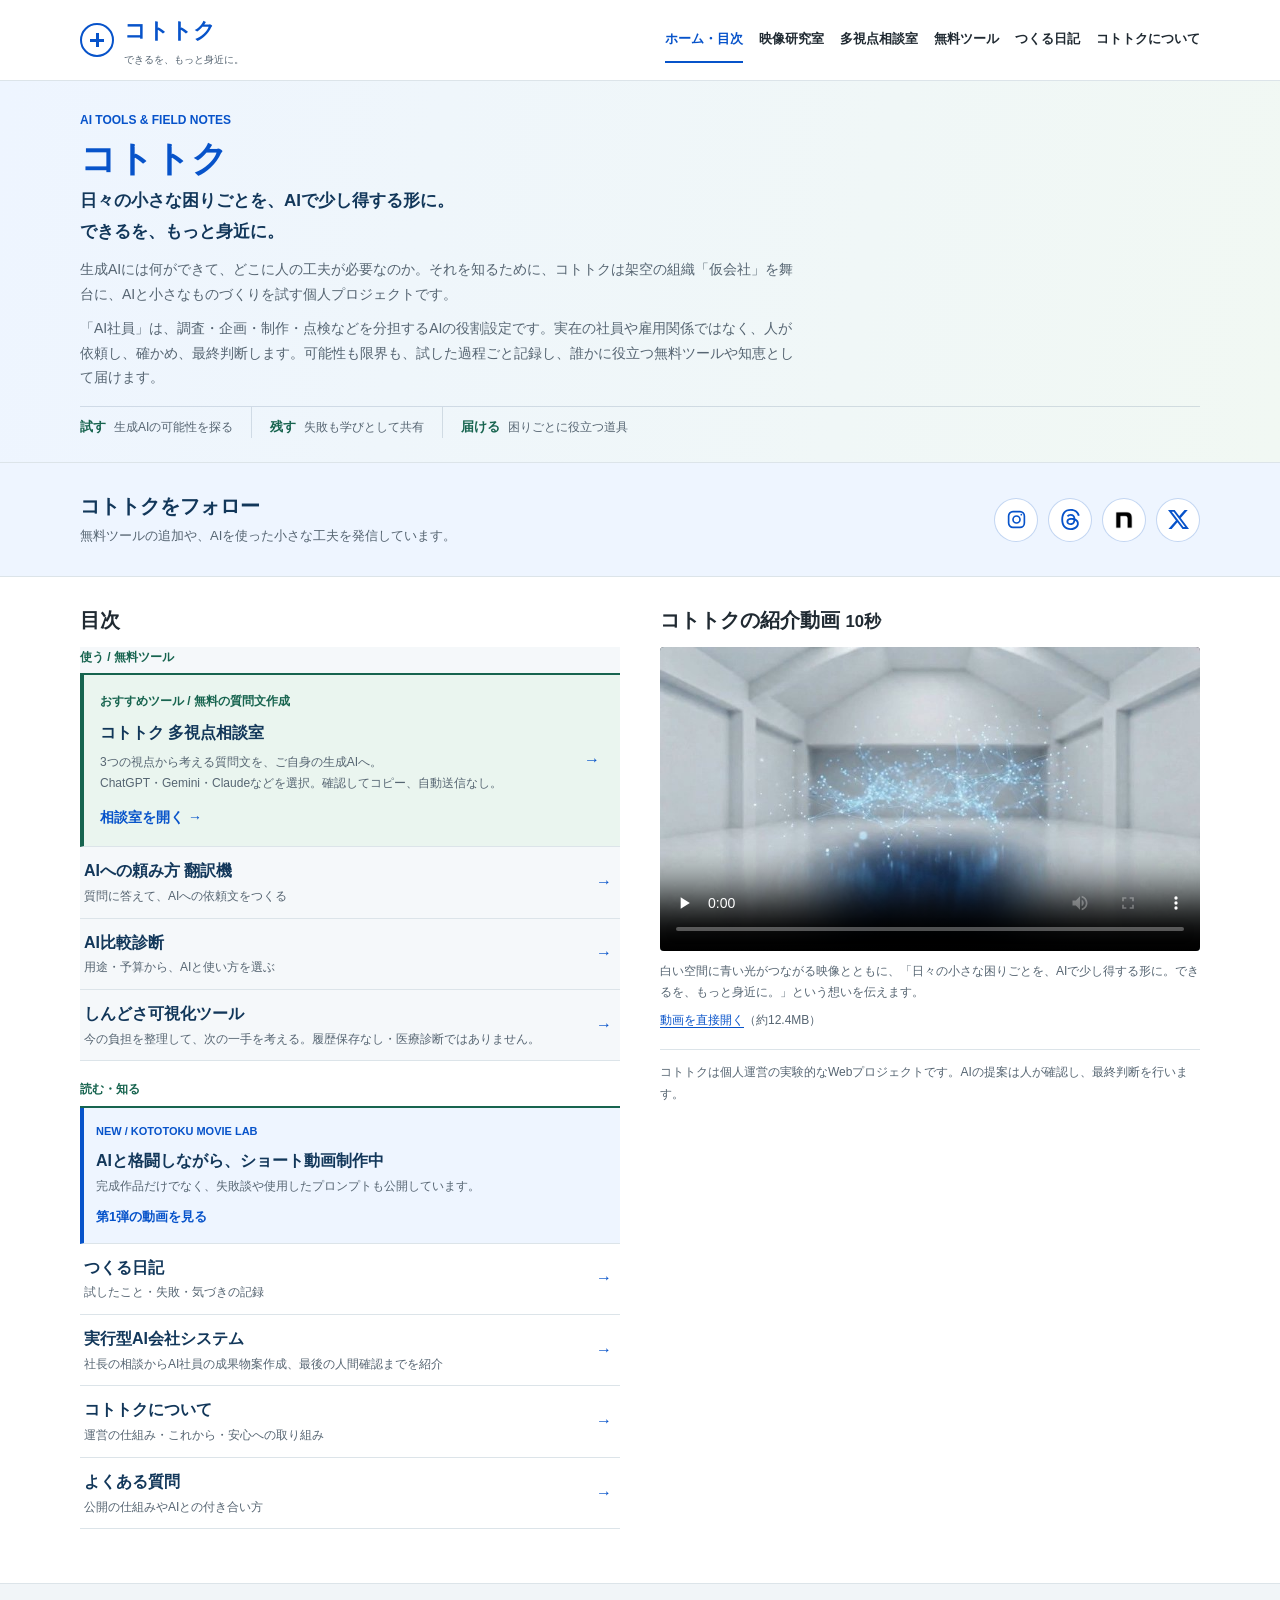
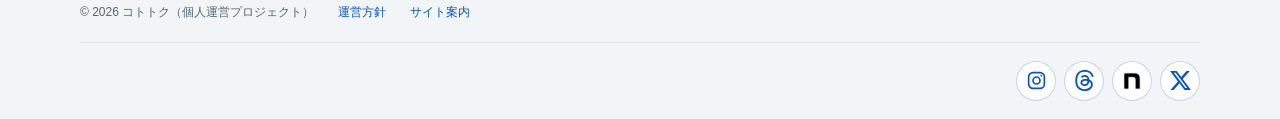
==== commit 36962165: "Add AI company system showcase" ====
--- a/index.html
+++ b/index.html
@@ -37,7 +37,7 @@
 <div class="directory-group"><h3>読む・知る</h3><ul class="directory-list">
 <li class="movie-lab-entry"><a href="movie-lab.html#kototoku-movie-01"><span><b class="tool-label">NEW / KOTOTOKU MOVIE LAB</b><strong>AIと格闘しながら、ショート動画制作中</strong><small>完成作品だけでなく、失敗談や使用したプロンプトも公開しています。</small><span class="tool-action">第1弾の動画を見る</span></span></a></li>
 <li><a href="diary.html"><span><strong>つくる日記</strong><small>試したこと・失敗・気づきの記録</small></span><span class="direction" aria-hidden="true">→</span></a></li>
-<li><a href="ai-company.html"><span><strong>AIチーム</strong><small>架空の「AI社員」の役割とメンバー</small></span><span class="direction" aria-hidden="true">→</span></a></li>
+<li><a href="ai-company.html"><span><strong>実行型AI会社システム</strong><small>社長の相談からAI社員の成果物案作成、最後の人間確認までを紹介</small></span><span class="direction" aria-hidden="true">→</span></a></li>
 <li><a href="about.html"><span><strong>コトトクについて</strong><small>運営の仕組み・これから・安心への取り組み</small></span><span class="direction" aria-hidden="true">→</span></a></li>
 <li><a href="faq.html"><span><strong>よくある質問</strong><small>公開の仕組みやAIとの付き合い方</small></span><span class="direction" aria-hidden="true">→</span></a></li>
 </ul></div>
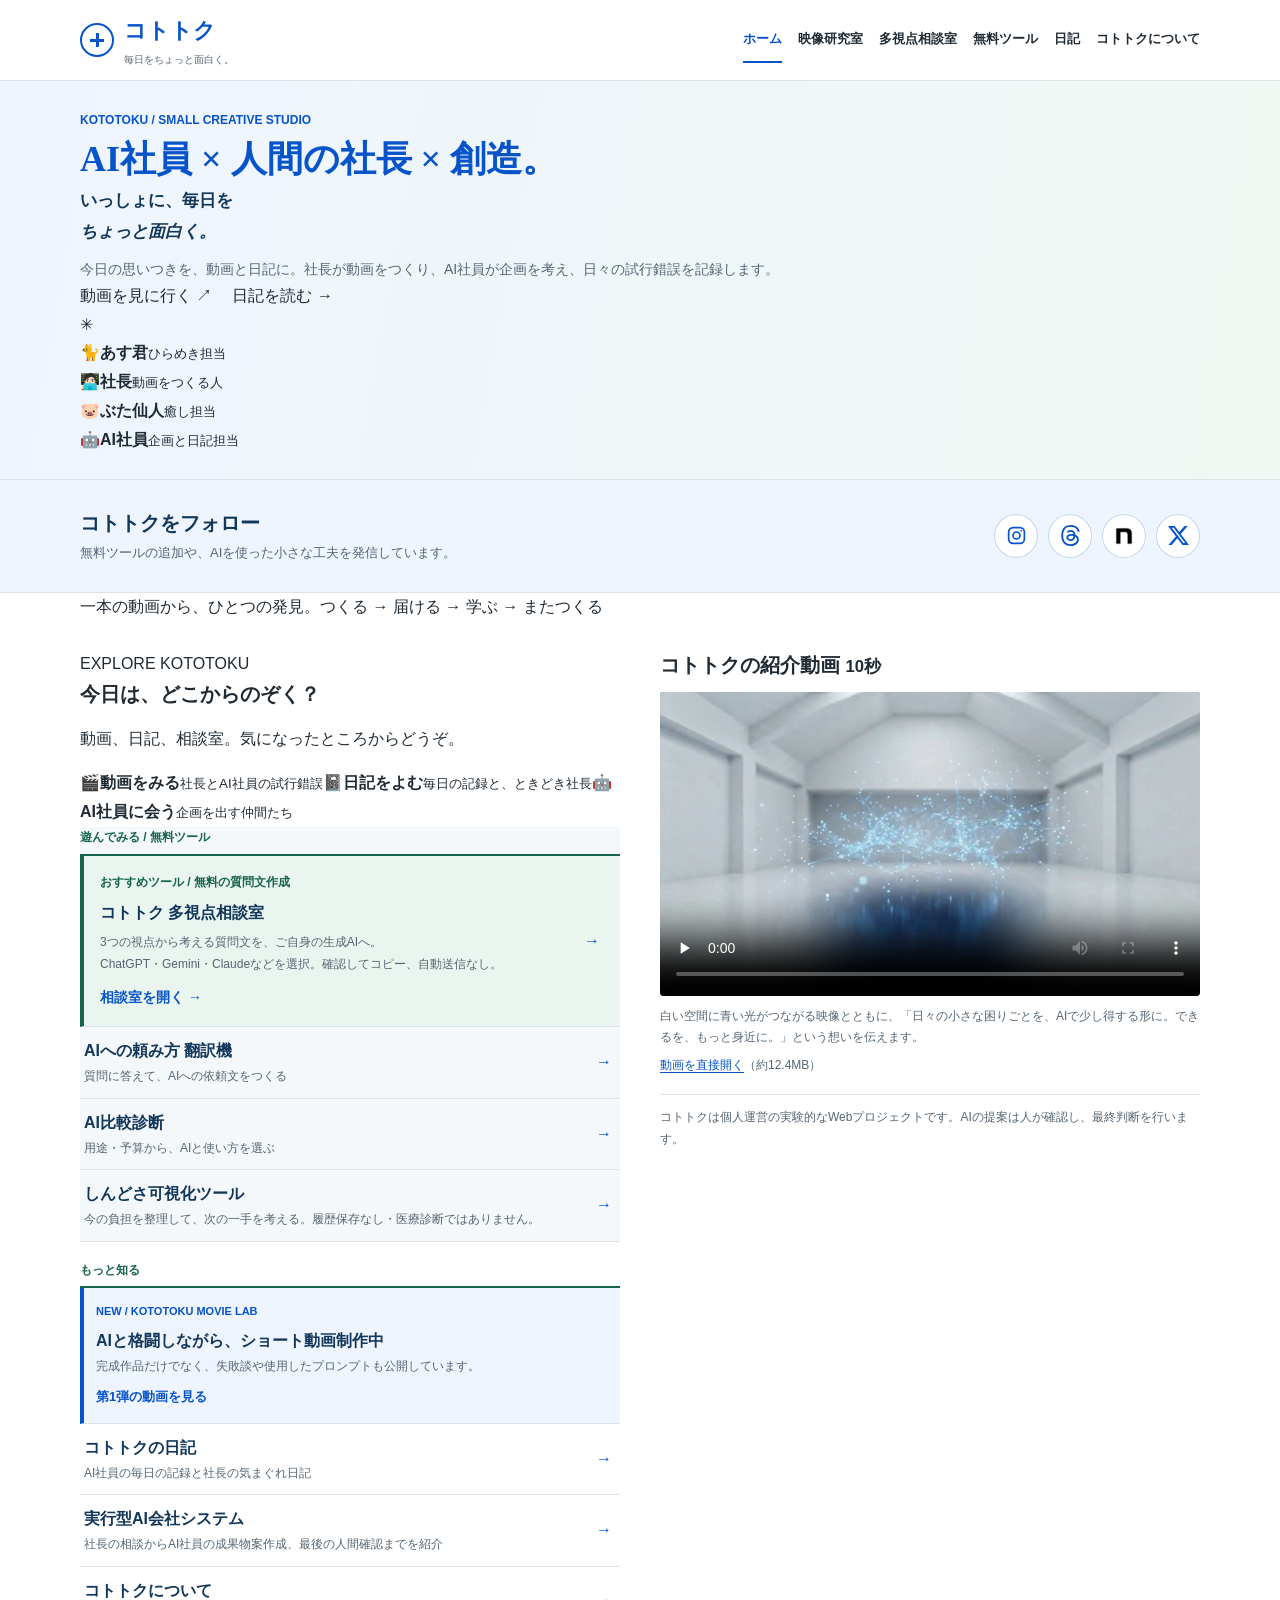
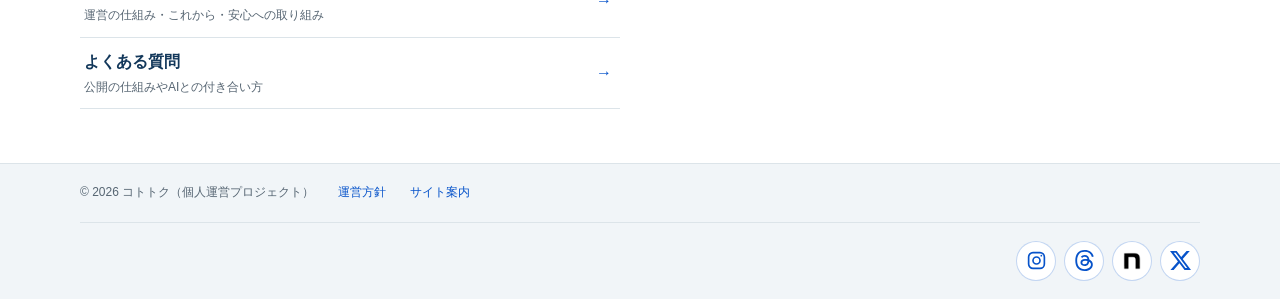
==== commit fc9edb55: "Refresh homepage around people, AI and creation" ====
--- a/index.html
+++ b/index.html
@@ -10,10 +10,10 @@
 gtag("config", "G-BJJCT15MJE");
 gtag("config", "G-03WXT4R2F9");
 </script>
-<title>コトトク｜無料AIツール・日記・AIチーム</title>
-<meta name="description" content="日々の小さな困りごとを、AIで少し得する形に。コトトクは、架空の組織「仮会社」でAIに役割を与え、生成AIの可能性と限界を確かめる個人プロジェクトです。無料ツールと試行錯誤の記録を公開しています。">
-<meta property="og:title" content="コトトク｜無料AIツール・日記・AIチーム"><meta property="og:description" content="できるを、もっと身近に。架空のAI社員と小さく試し、生成AIの可能性を役立つ道具と記録に変える個人プロジェクトです。"><meta property="og:type" content="website"><meta property="og:url" content="https://tennistom17-source.github.io/kototoku-web/">
-<meta name="theme-color" content="#0649a9"><meta name="apple-mobile-web-app-title" content="コトトク">
+<title>コトトク｜AI社員 × 人間の社長 × 創造</title>
+<meta name="description" content="AI社員と人間の社長が、動画と日記をつくるコトトク。いっしょに、毎日をちょっと面白く。無料ツールも公開中。">
+<meta property="og:title" content="コトトク｜いっしょに、毎日をちょっと面白く。"><meta property="og:description" content="AI社員 × 人間の社長 × 創造。動画、日記、無料ツールを届けます。"><meta property="og:type" content="website"><meta property="og:url" content="https://tennistom17-source.github.io/kototoku-web/">
+<meta name="theme-color" content="#fff1e2"><meta name="apple-mobile-web-app-title" content="コトトク">
 <link rel="canonical" href="https://tennistom17-source.github.io/kototoku-web/">
 <link rel="icon" href="favicon.ico" sizes="any"><link rel="icon" href="images/icon/favicon.png?v=2" type="image/png"><link rel="apple-touch-icon" href="apple-touch-icon.png"><link rel="manifest" href="site.webmanifest">
 <link rel="stylesheet" href="site.css"><link rel="stylesheet" href="assets/css/home-index.css">
@@ -21,22 +21,23 @@
 <body class="home-index">
 <a class="skip-link" href="#main">本文へ移動</a>
 <nav aria-label="メインナビゲーション"><div class="wrap">
-<a class="brand" href="index.html"><span class="symbol" aria-hidden="true"></span><span><b>コトトク</b><small>できるを、もっと身近に。</small></span></a>
+<a class="brand" href="index.html"><span class="symbol" aria-hidden="true"></span><span><b>コトトク</b><small>毎日をちょっと面白く。</small></span></a>
 <button class="menu" aria-label="メニューを開く" aria-expanded="false" aria-controls="primary-navigation">☰</button>
-<div class="navlinks" id="primary-navigation"><a href="index.html" aria-current="page">ホーム・目次</a><a href="movie-lab.html">映像研究室</a><a href="life-consultation.html">多視点相談室</a><a href="index.html#tools">無料ツール</a><a href="diary.html">つくる日記</a><a href="about.html">コトトクについて</a></div>
+<div class="navlinks" id="primary-navigation"><a href="index.html" aria-current="page">ホーム</a><a href="movie-lab.html">映像研究室</a><a href="life-consultation.html">多視点相談室</a><a href="index.html#tools">無料ツール</a><a href="diary.html">日記</a><a href="about.html">コトトクについて</a></div>
 </div></nav>
-<header class="index-header" id="top"><div class="wrap"><span class="kicker">AI TOOLS &amp; FIELD NOTES</span><h1>コトトク</h1><p class="index-tagline">日々の小さな困りごとを、AIで少し得する形に。<br>できるを、もっと身近に。</p><p class="index-purpose">生成AIには何ができて、どこに人の工夫が必要なのか。それを知るために、コトトクは架空の組織「仮会社」を舞台に、AIと小さなものづくりを試す個人プロジェクトです。</p><p class="index-purpose">「AI社員」は、調査・企画・制作・点検などを分担するAIの役割設定です。実在の社員や雇用関係ではなく、人が依頼し、確かめ、最終判断します。可能性も限界も、試した過程ごと記録し、誰かに役立つ無料ツールや知恵として届けます。</p><ul class="purpose-points" aria-label="コトトクの取り組み"><li><b>試す</b><span>生成AIの可能性を探る</span></li><li><b>残す</b><span>失敗も学びとして共有</span></li><li><b>届ける</b><span>困りごとに役立つ道具</span></li></ul></div></header>
+<header class="index-header" id="top"><div class="wrap hero-grid"><div class="hero-copy"><span class="kicker">KOTOTOKU / SMALL CREATIVE STUDIO</span><h1>AI社員 × 人間の社長 × 創造。</h1><p class="index-tagline">いっしょに、毎日を<br><em>ちょっと面白く。</em></p><p class="index-purpose">今日の思いつきを、動画と日記に。社長が動画をつくり、AI社員が企画を考え、日々の試行錯誤を記録します。</p><div class="hero-actions"><a class="pill-button" href="movie-lab.html">動画を見に行く <span aria-hidden="true">↗</span></a><a class="pill-button secondary" href="diary.html">日記を読む <span aria-hidden="true">→</span></a></div></div><div class="hero-art" aria-label="コトトクの仲間たち"><span class="art-sun" aria-hidden="true">✳</span><div class="art-character asu"><span aria-hidden="true">🐈</span><b>あす君</b><small>ひらめき担当</small></div><div class="art-character president"><span aria-hidden="true">🧑🏻‍💻</span><b>社長</b><small>動画をつくる人</small></div><div class="art-character pig"><span aria-hidden="true">🐷</span><b>ぶた仙人</b><small>癒し担当</small></div><div class="art-character employee"><span aria-hidden="true">🤖</span><b>AI社員</b><small>企画と日記担当</small></div></div></div></header>
+<section class="home-ribbon"><div class="wrap">一本の動画から、ひとつの発見。<span>つくる → 届ける → 学ぶ → またつくる</span></div></section>
 <main id="main" class="wrap index-layout">
-<section aria-labelledby="directory-title"><h2 id="directory-title">目次</h2>
-<div class="directory-group" id="tools"><h3>使う / 無料ツール</h3><ul class="directory-list">
+<section aria-labelledby="directory-title"><div class="section-heading"><span>EXPLORE KOTOTOKU</span><h2 id="directory-title">今日は、どこからのぞく？</h2><p>動画、日記、相談室。気になったところからどうぞ。</p></div><div class="feature-cards"><a href="movie-lab.html"><span aria-hidden="true">🎬</span><b>動画をみる</b><small>社長とAI社員の試行錯誤</small></a><a href="diary.html"><span aria-hidden="true">📓</span><b>日記をよむ</b><small>毎日の記録と、ときどき社長</small></a><a href="ai-company.html"><span aria-hidden="true">🤖</span><b>AI社員に会う</b><small>企画を出す仲間たち</small></a></div>
+<div class="directory-group" id="tools"><h3>遊んでみる / 無料ツール</h3><ul class="directory-list">
 <li class="recommended-tool"><a href="life-consultation.html"><span><b class="tool-label">おすすめツール / 無料の質問文作成</b><strong>コトトク 多視点相談室</strong><small>3つの視点から考える質問文を、ご自身の生成AIへ。</small><small>ChatGPT・Gemini・Claudeなどを選択。確認してコピー、自動送信なし。</small><span class="tool-action">相談室を開く <span aria-hidden="true">→</span></span></span><span class="direction" aria-hidden="true">→</span></a></li>
 <li><a href="ai-prompt-translator.html"><span><strong>AIへの頼み方 翻訳機</strong><small>質問に答えて、AIへの依頼文をつくる</small></span><span class="direction" aria-hidden="true">→</span></a></li>
 <li><a href="ai-model-compare.html"><span><strong>AI比較診断</strong><small>用途・予算から、AIと使い方を選ぶ</small></span><span class="direction" aria-hidden="true">→</span></a></li>
 <li><a href="shindosa_visualizer.html"><span><strong>しんどさ可視化ツール</strong><small>今の負担を整理して、次の一手を考える。履歴保存なし・医療診断ではありません。</small></span><span class="direction" aria-hidden="true">→</span></a></li>
 </ul></div>
-<div class="directory-group"><h3>読む・知る</h3><ul class="directory-list">
+<div class="directory-group"><h3>もっと知る</h3><ul class="directory-list">
 <li class="movie-lab-entry"><a href="movie-lab.html#kototoku-movie-01"><span><b class="tool-label">NEW / KOTOTOKU MOVIE LAB</b><strong>AIと格闘しながら、ショート動画制作中</strong><small>完成作品だけでなく、失敗談や使用したプロンプトも公開しています。</small><span class="tool-action">第1弾の動画を見る</span></span></a></li>
-<li><a href="diary.html"><span><strong>つくる日記</strong><small>試したこと・失敗・気づきの記録</small></span><span class="direction" aria-hidden="true">→</span></a></li>
+<li><a href="diary.html"><span><strong>コトトクの日記</strong><small>AI社員の毎日の記録と社長の気まぐれ日記</small></span><span class="direction" aria-hidden="true">→</span></a></li>
 <li><a href="ai-company.html"><span><strong>実行型AI会社システム</strong><small>社長の相談からAI社員の成果物案作成、最後の人間確認までを紹介</small></span><span class="direction" aria-hidden="true">→</span></a></li>
 <li><a href="about.html"><span><strong>コトトクについて</strong><small>運営の仕組み・これから・安心への取り組み</small></span><span class="direction" aria-hidden="true">→</span></a></li>
 <li><a href="faq.html"><span><strong>よくある質問</strong><small>公開の仕組みやAIとの付き合い方</small></span><span class="direction" aria-hidden="true">→</span></a></li>
@@ -64,4 +65,4 @@
 window.addEventListener('hashchange', openMovedTopic);
 openMovedTopic();
 </script>
-</body></html>+</body></html>
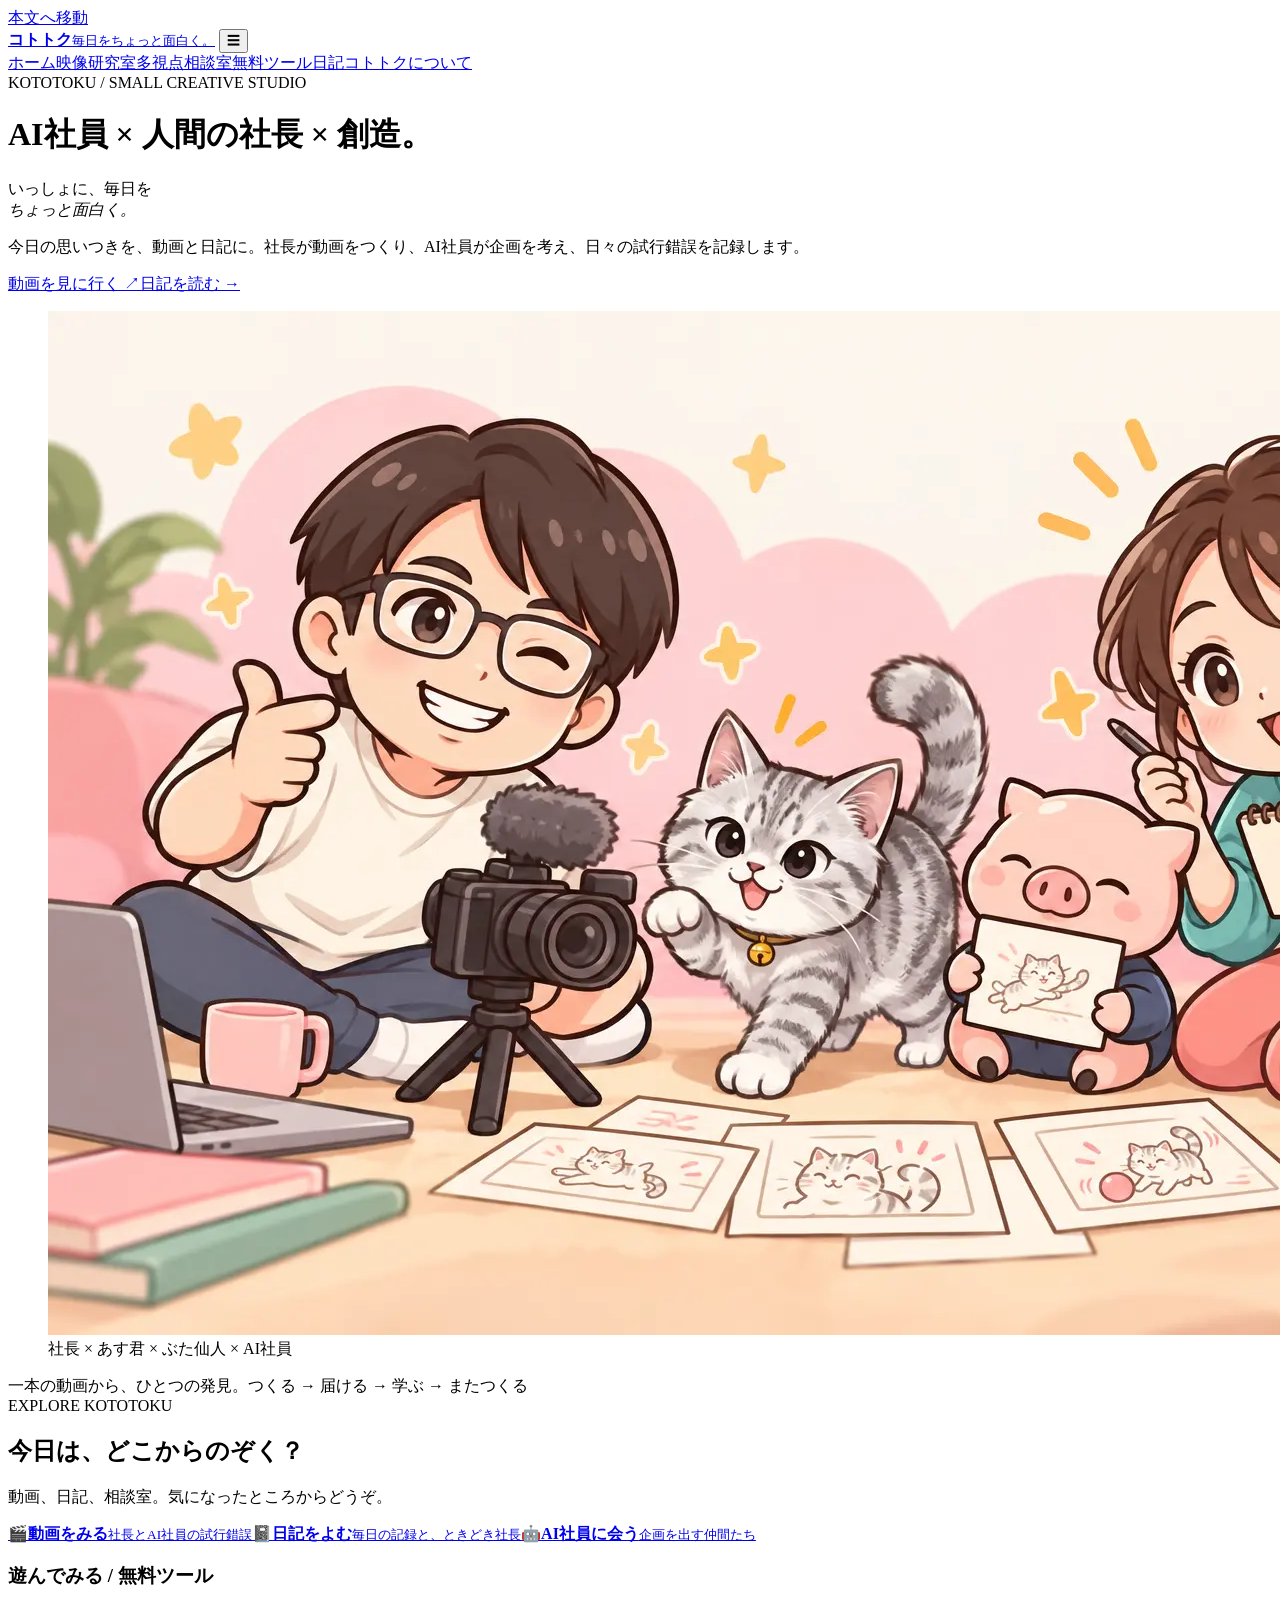
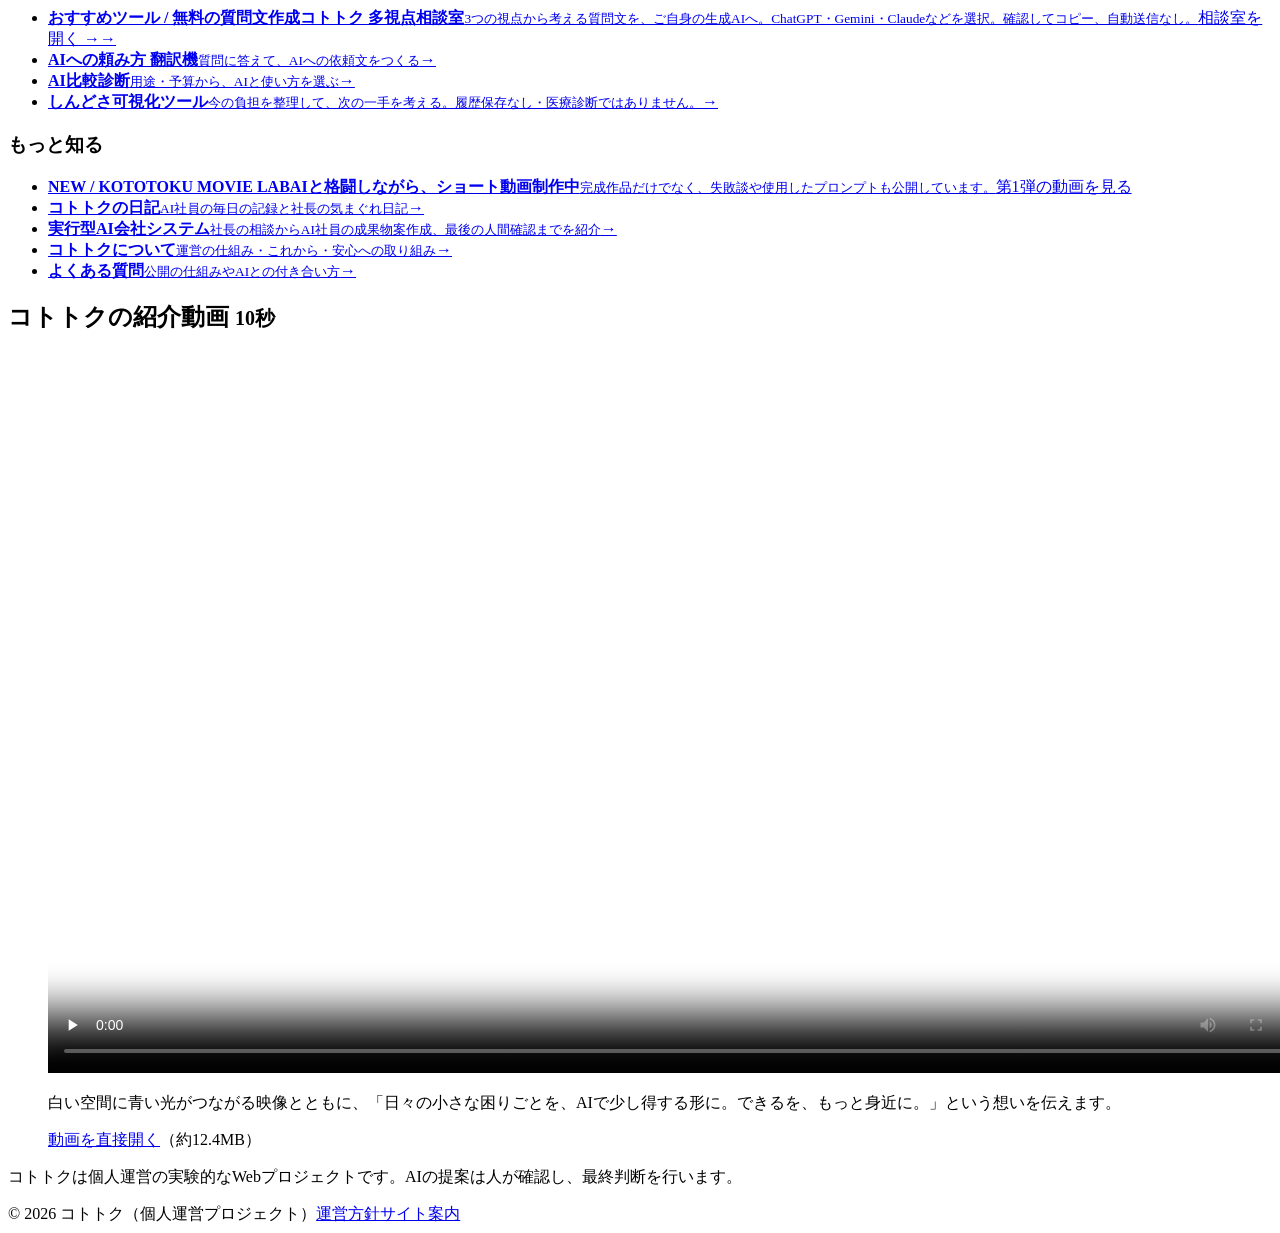
==== commit 45cc4f79: "Replace hero emoji with illustrated character team" ====
--- a/index.html
+++ b/index.html
@@ -25,7 +25,7 @@
 <button class="menu" aria-label="メニューを開く" aria-expanded="false" aria-controls="primary-navigation">☰</button>
 <div class="navlinks" id="primary-navigation"><a href="index.html" aria-current="page">ホーム</a><a href="movie-lab.html">映像研究室</a><a href="life-consultation.html">多視点相談室</a><a href="index.html#tools">無料ツール</a><a href="diary.html">日記</a><a href="about.html">コトトクについて</a></div>
 </div></nav>
-<header class="index-header" id="top"><div class="wrap hero-grid"><div class="hero-copy"><span class="kicker">KOTOTOKU / SMALL CREATIVE STUDIO</span><h1>AI社員 × 人間の社長 × 創造。</h1><p class="index-tagline">いっしょに、毎日を<br><em>ちょっと面白く。</em></p><p class="index-purpose">今日の思いつきを、動画と日記に。社長が動画をつくり、AI社員が企画を考え、日々の試行錯誤を記録します。</p><div class="hero-actions"><a class="pill-button" href="movie-lab.html">動画を見に行く <span aria-hidden="true">↗</span></a><a class="pill-button secondary" href="diary.html">日記を読む <span aria-hidden="true">→</span></a></div></div><div class="hero-art" aria-label="コトトクの仲間たち"><span class="art-sun" aria-hidden="true">✳</span><div class="art-character asu"><span aria-hidden="true">🐈</span><b>あす君</b><small>ひらめき担当</small></div><div class="art-character president"><span aria-hidden="true">🧑🏻‍💻</span><b>社長</b><small>動画をつくる人</small></div><div class="art-character pig"><span aria-hidden="true">🐷</span><b>ぶた仙人</b><small>癒し担当</small></div><div class="art-character employee"><span aria-hidden="true">🤖</span><b>AI社員</b><small>企画と日記担当</small></div></div></div></header>
+<header class="index-header" id="top"><div class="wrap hero-grid"><div class="hero-copy"><span class="kicker">KOTOTOKU / SMALL CREATIVE STUDIO</span><h1>AI社員 × 人間の社長 × 創造。</h1><p class="index-tagline">いっしょに、毎日を<br><em>ちょっと面白く。</em></p><p class="index-purpose">今日の思いつきを、動画と日記に。社長が動画をつくり、AI社員が企画を考え、日々の試行錯誤を記録します。</p><div class="hero-actions"><a class="pill-button" href="movie-lab.html">動画を見に行く <span aria-hidden="true">↗</span></a><a class="pill-button secondary" href="diary.html">日記を読む <span aria-hidden="true">→</span></a></div></div><figure class="hero-illustration"><img src="assets/images/kototoku-creative-team.webp" alt="動画を作る社長、銀色のしま模様の猫あす君、ぶた仙人、企画を考えるAI社員が一緒に絵コンテを囲むイラスト" width="1536" height="1024" fetchpriority="high"><figcaption>社長 × あす君 × ぶた仙人 × AI社員</figcaption></figure></div></header>
 <section class="home-ribbon"><div class="wrap">一本の動画から、ひとつの発見。<span>つくる → 届ける → 学ぶ → またつくる</span></div></section>
 <main id="main" class="wrap index-layout">
 <section aria-labelledby="directory-title"><div class="section-heading"><span>EXPLORE KOTOTOKU</span><h2 id="directory-title">今日は、どこからのぞく？</h2><p>動画、日記、相談室。気になったところからどうぞ。</p></div><div class="feature-cards"><a href="movie-lab.html"><span aria-hidden="true">🎬</span><b>動画をみる</b><small>社長とAI社員の試行錯誤</small></a><a href="diary.html"><span aria-hidden="true">📓</span><b>日記をよむ</b><small>毎日の記録と、ときどき社長</small></a><a href="ai-company.html"><span aria-hidden="true">🤖</span><b>AI社員に会う</b><small>企画を出す仲間たち</small></a></div>
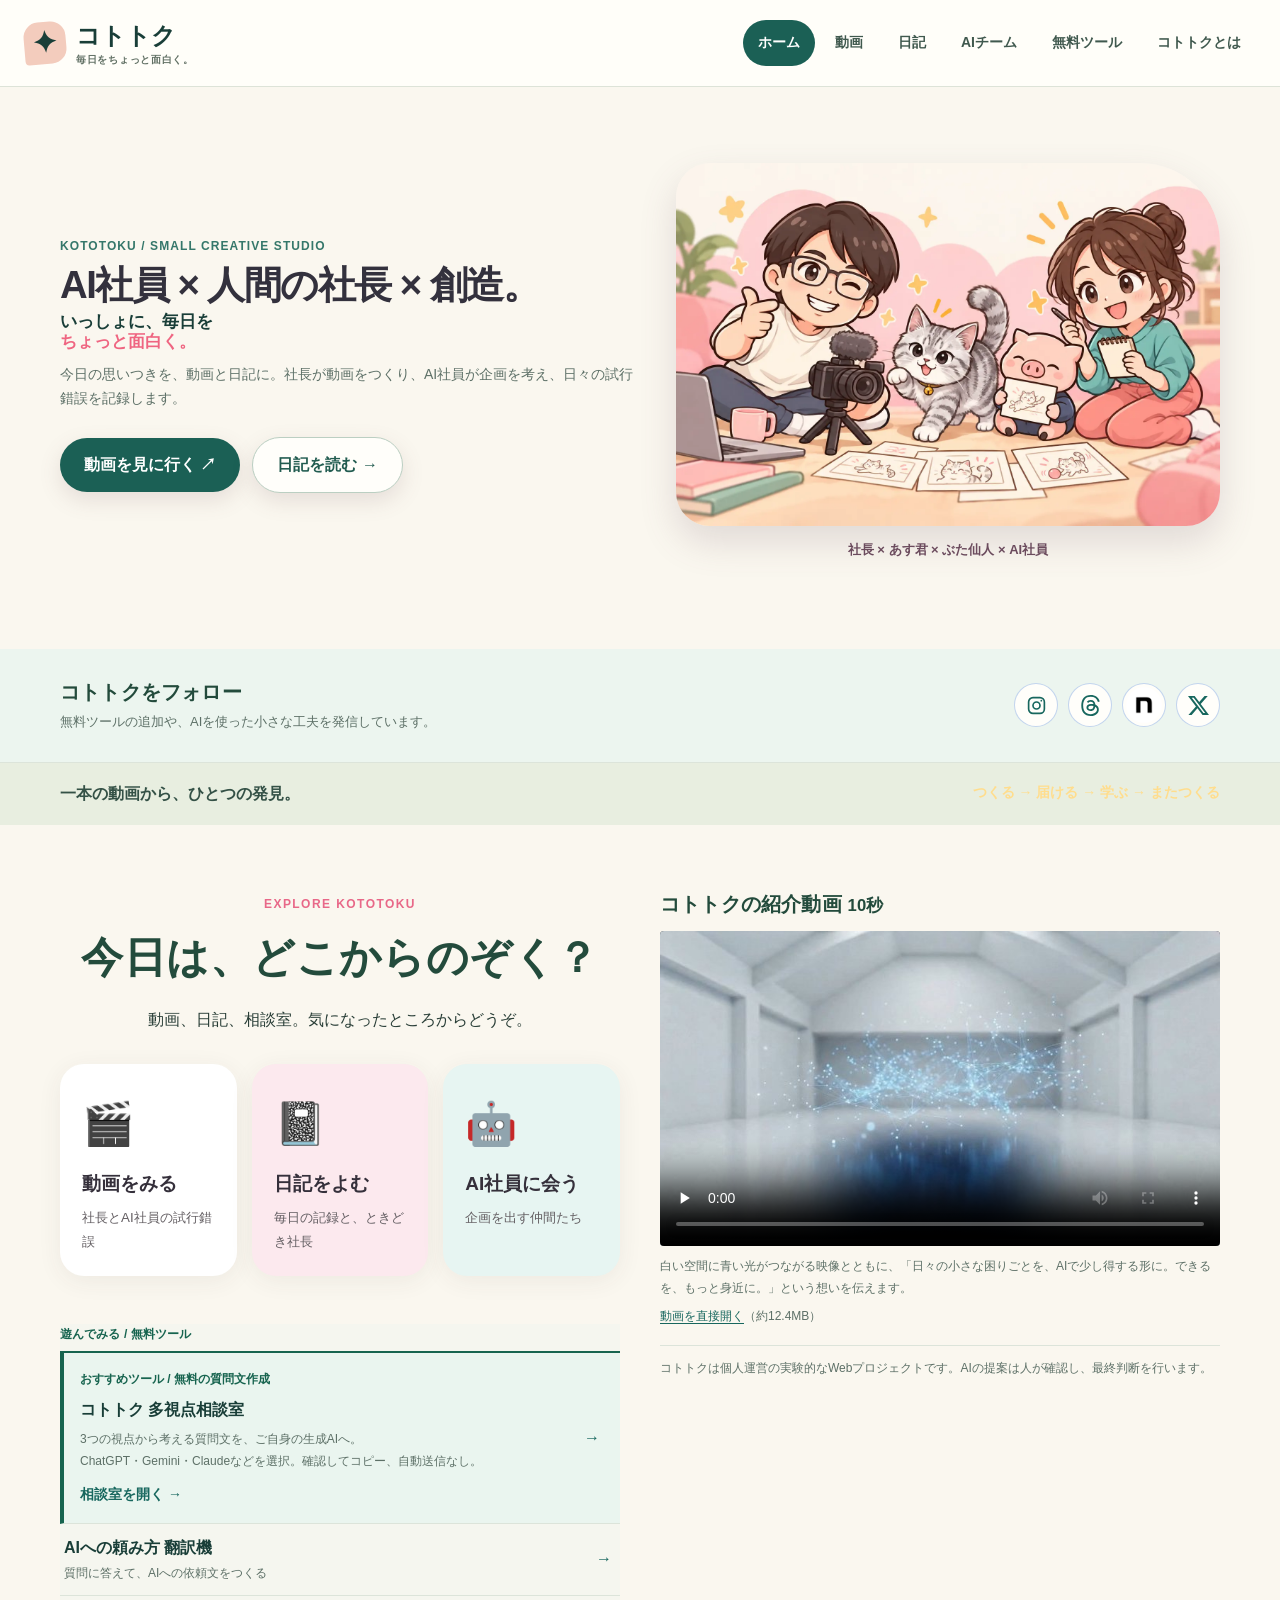
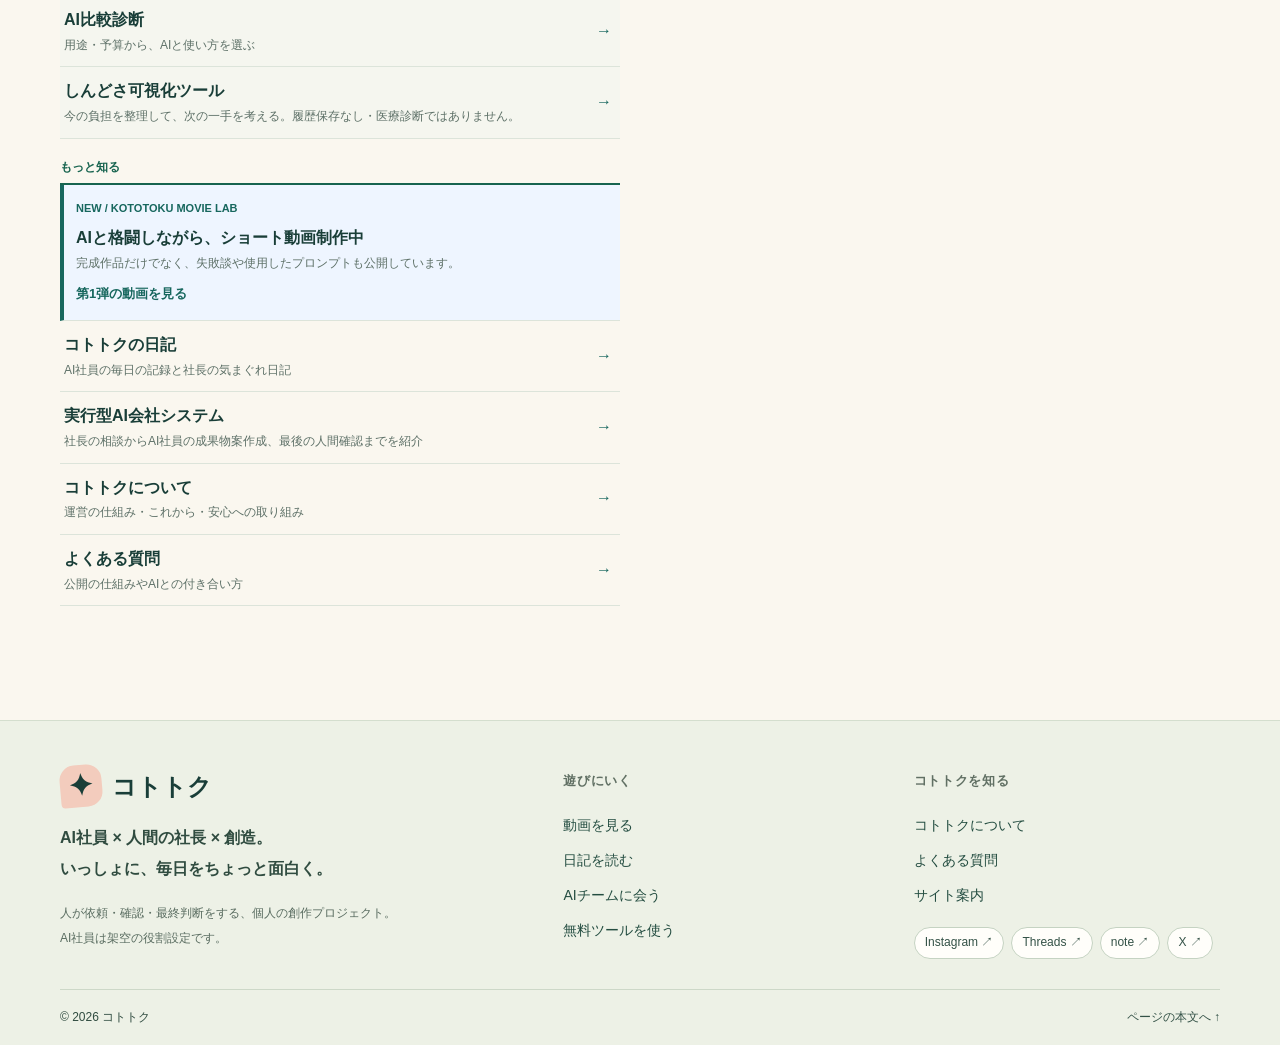
==== commit 6ec341c9: "Unify all public pages with illustrated Kototoku brand and navigation" ====
--- a/index.html
+++ b/index.html
@@ -17,14 +17,11 @@
 <link rel="canonical" href="https://tennistom17-source.github.io/kototoku-web/">
 <link rel="icon" href="favicon.ico" sizes="any"><link rel="icon" href="images/icon/favicon.png?v=2" type="image/png"><link rel="apple-touch-icon" href="apple-touch-icon.png"><link rel="manifest" href="site.webmanifest">
 <link rel="stylesheet" href="site.css"><link rel="stylesheet" href="assets/css/home-index.css">
+<link rel="stylesheet" href="assets/css/brand-theme.css">
 </head>
-<body class="home-index">
+<body class="home-index brand-unified">
 <a class="skip-link" href="#main">本文へ移動</a>
-<nav aria-label="メインナビゲーション"><div class="wrap">
-<a class="brand" href="index.html"><span class="symbol" aria-hidden="true"></span><span><b>コトトク</b><small>毎日をちょっと面白く。</small></span></a>
-<button class="menu" aria-label="メニューを開く" aria-expanded="false" aria-controls="primary-navigation">☰</button>
-<div class="navlinks" id="primary-navigation"><a href="index.html" aria-current="page">ホーム</a><a href="movie-lab.html">映像研究室</a><a href="life-consultation.html">多視点相談室</a><a href="index.html#tools">無料ツール</a><a href="diary.html">日記</a><a href="about.html">コトトクについて</a></div>
-</div></nav>
+<nav class="brand-nav" aria-label="メインナビゲーション"><div class="brand-nav-inner"><a class="brand-logo" href="index.html"><span class="brand-emblem" aria-hidden="true">✦</span><span>コトトク<small>毎日をちょっと面白く。</small></span></a><button class="brand-menu" type="button" aria-expanded="false" aria-controls="brand-navigation">メニュー ☰</button><div class="brand-links" id="brand-navigation"><a href="index.html" aria-current="page">ホーム</a><a href="movie-lab.html">動画</a><a href="diary.html">日記</a><a href="ai-company.html">AIチーム</a><a href="index.html#tools">無料ツール</a><a href="about.html">コトトクとは</a></div></div></nav>
 <header class="index-header" id="top"><div class="wrap hero-grid"><div class="hero-copy"><span class="kicker">KOTOTOKU / SMALL CREATIVE STUDIO</span><h1>AI社員 × 人間の社長 × 創造。</h1><p class="index-tagline">いっしょに、毎日を<br><em>ちょっと面白く。</em></p><p class="index-purpose">今日の思いつきを、動画と日記に。社長が動画をつくり、AI社員が企画を考え、日々の試行錯誤を記録します。</p><div class="hero-actions"><a class="pill-button" href="movie-lab.html">動画を見に行く <span aria-hidden="true">↗</span></a><a class="pill-button secondary" href="diary.html">日記を読む <span aria-hidden="true">→</span></a></div></div><figure class="hero-illustration"><img src="assets/images/kototoku-creative-team.webp" alt="動画を作る社長、銀色のしま模様の猫あす君、ぶた仙人、企画を考えるAI社員が一緒に絵コンテを囲むイラスト" width="1536" height="1024" fetchpriority="high"><figcaption>社長 × あす君 × ぶた仙人 × AI社員</figcaption></figure></div></header>
 <section class="home-ribbon"><div class="wrap">一本の動画から、ひとつの発見。<span>つくる → 届ける → 学ぶ → またつくる</span></div></section>
 <main id="main" class="wrap index-layout">
@@ -50,7 +47,7 @@
 <p class="index-note">コトトクは個人運営の実験的なWebプロジェクトです。AIの提案は人が確認し、最終判断を行います。</p>
 </section>
 </main>
-<footer class="compact-footer"><div class="wrap"><span>© 2026 コトトク（個人運営プロジェクト）</span><a href="about.html#policy">運営方針</a><a href="site-map.html">サイト案内</a></div></footer>
+<footer class="brand-footer" data-brand-footer><div class="brand-footer-inner"><div class="brand-footer-intro"><a class="brand-logo" href="index.html"><span class="brand-emblem" aria-hidden="true">✦</span>コトトク</a><p>AI社員 × 人間の社長 × 創造。<br>いっしょに、毎日をちょっと面白く。</p><small>人が依頼・確認・最終判断をする、個人の創作プロジェクト。<br>AI社員は架空の役割設定です。</small></div><div><h2>遊びにいく</h2><a href="movie-lab.html">動画を見る</a><a href="diary.html">日記を読む</a><a href="ai-company.html">AIチームに会う</a><a href="index.html#tools">無料ツールを使う</a></div><div><h2>コトトクを知る</h2><a href="about.html">コトトクについて</a><a href="faq.html">よくある質問</a><a href="site-map.html">サイト案内</a><div class="brand-social"><a href="https://www.instagram.com/kototoku17/" target="_blank" rel="noopener noreferrer">Instagram ↗</a><a href="https://www.threads.com/@kototoku17" target="_blank" rel="noopener noreferrer">Threads ↗</a><a href="https://note.com/firm_broom4032" target="_blank" rel="noopener noreferrer">note ↗</a><a href="https://x.com/kototoku123" target="_blank" rel="noopener noreferrer">X ↗</a></div></div></div><div class="brand-footer-bottom">© 2026 コトトク <a href="#main">ページの本文へ ↑</a></div></footer>
 <script src="site.js" defer></script>
 <script>
 const movedTopics = {
@@ -65,4 +62,6 @@
 window.addEventListener('hashchange', openMovedTopic);
 openMovedTopic();
 </script>
+<script src="assets/js/brand-shell.js" defer></script>
 </body></html>
+
--- a/site.css
+++ b/site.css
@@ -0,0 +1,281 @@
+:root{--blue:#0753ca;--deep:#12375a;--sky:#eef5ff;--ink:#202a32;--muted:#566572;--line:#dce4e9;--soft:#f5f8fa;--white:#fff}
+*{box-sizing:border-box}
+html{scroll-behavior:smooth}
+body{margin:0;color:var(--ink);background:var(--white);font-family:"Yu Gothic","Hiragino Kaku Gothic ProN",Meiryo,sans-serif;line-height:1.8;font-size:16px;letter-spacing:0;overflow-wrap:anywhere}
+a{color:inherit;text-decoration:none}
+a,button{-webkit-tap-highlight-color:transparent}
+a:focus-visible,button:focus-visible,video:focus-visible{outline:3px solid var(--blue);outline-offset:5px}
+[id]{scroll-margin-top:100px}
+.wrap{width:min(1120px,calc(100% - 64px));margin:auto}
+.skip-link{position:absolute;left:-999px;top:0;background:var(--blue);color:#fff;padding:10px 16px;z-index:100}
+.skip-link:focus{left:12px;top:12px}
+nav{position:sticky;top:0;z-index:20;background:rgba(255,255,255,.97);border-bottom:1px solid var(--line);backdrop-filter:blur(12px)}
+nav .wrap{min-height:80px;display:flex;align-items:center;gap:20px;flex-wrap:wrap;padding:8px 0}
+.brand{display:flex;align-items:center;gap:10px}
+.symbol{position:relative;width:34px;height:34px;border:2px solid var(--blue);border-radius:50%;flex:none}
+.symbol:before,.symbol:after{content:"";position:absolute;background:var(--blue)}
+.symbol:before{width:14px;height:3px;left:8px;top:14px}
+.symbol:after{width:3px;height:14px;left:14px;top:8px}
+.brand b{display:block;color:var(--blue);font-size:22px}
+.brand small{display:block;color:var(--muted);font-size:10px}
+.navlinks{display:flex;gap:16px;flex-wrap:wrap;font-weight:700;font-size:13px;margin-left:auto}
+.navlinks a{display:inline-block;padding:10px 0;border-bottom:2px solid transparent}
+.navlinks a:hover,.navlinks a[aria-current="page"]{color:var(--blue);border-bottom-color:var(--blue)}
+.menu{display:none;margin-left:auto;width:44px;height:44px;border:1px solid var(--line);border-radius:4px;background:none;color:var(--blue);font-size:24px;line-height:1;cursor:pointer}
+.page-hero{padding:52px 0 40px;background:#fff;border-bottom:1px solid var(--line)}
+.kicker,.linkcard small,.card small{color:var(--blue);font-family:"Bahnschrift","Yu Gothic",sans-serif;font-size:12px;font-weight:700}
+.page-hero h1{margin:16px 0;font-size:38px;line-height:1.4}
+.page-hero p{max-width:680px;color:var(--muted);font-size:15px;margin:0}
+.home .page-hero{padding:52px 0 32px;background:#f3f8fc url("images/movie/intro-poster.jpg") center 48%/cover;position:relative;isolation:isolate}
+.home .page-hero:before{content:"";position:absolute;inset:0;background:rgba(255,255,255,.89);z-index:-1}
+.hero-meta{display:flex;justify-content:space-between;gap:16px;align-items:center}
+.hero-status{font-size:12px;color:var(--muted);display:flex;align-items:center;gap:8px}
+.hero-status:before{content:"";width:6px;height:6px;background:#16806a;border-radius:50%;flex:none}
+.home .page-hero h1{font-size:72px;font-weight:800;line-height:1.18;margin:26px 0 12px;color:var(--blue)}
+.hero-tagline{font-size:36px;line-height:1.5;font-weight:700;margin:0 0 22px}
+.hero-bottom{display:flex;justify-content:space-between;align-items:end;gap:28px;margin-top:28px}
+.hero-actions{display:flex;gap:20px;align-items:center;flex-wrap:wrap}
+.primary-link{display:inline-flex;align-items:center;justify-content:center;background:var(--blue);color:#fff;padding:12px 20px;border-radius:4px;font-size:14px;font-weight:700}
+.primary-link:hover{background:#063e96}
+.text-link{font-size:14px;font-weight:700;color:var(--blue);text-decoration:underline;text-underline-offset:5px}
+.hero-index{font:12px "Bahnschrift",sans-serif;color:var(--muted)}
+main section{padding:64px 0}
+.section-head h2{font-size:30px;line-height:1.5;margin:8px 0 12px}
+.section-head p{max-width:700px;margin:0 0 28px;color:var(--muted);font-size:15px}
+.section-topline{display:flex;justify-content:space-between;gap:16px;align-items:center}
+.section-number{font:12px "Bahnschrift",sans-serif;color:var(--muted)}
+.film-section{background:var(--soft)}
+.film-section .section-head{max-width:800px}
+.film{margin:0}
+.film video{display:block;width:100%;height:auto;aspect-ratio:16/9;object-fit:contain;background:#18232d;border:1px solid #34434d;border-radius:8px;box-shadow:0 16px 40px #14365412}
+.film-caption{display:grid;grid-template-columns:1fr 1.4fr;gap:32px;padding-top:24px}
+.film-caption h3{margin:0 0 6px;font-size:18px}
+.film-caption p{margin:0;font-size:14px;color:var(--muted)}
+.film-caption a{color:var(--blue);text-decoration:underline;text-underline-offset:3px}
+.film-error{padding:14px 18px;border-left:3px solid var(--blue);background:#fff;color:var(--deep);font-size:14px}
+#about .wrap{display:grid;grid-template-columns:1fr 1.4fr;gap:56px}
+#about .section-head p{margin:0}
+.about-copy p{margin:0 0 16px;color:var(--muted);font-size:15px}
+.about-note{display:flex;gap:20px;flex-wrap:wrap;padding-top:18px;border-top:1px solid var(--line);font-size:12px;color:var(--deep)}
+.business{border-top:1px solid var(--line)}
+.linkcards{display:grid;grid-template-columns:repeat(4,1fr);border-top:1px solid var(--line);border-bottom:1px solid var(--line)}
+.linkcard{display:flex;flex-direction:column;gap:10px;border-right:1px solid var(--line);padding:28px 24px;min-height:230px;transition:background .2s}
+.linkcard:first-child{padding-left:0}
+.linkcard:last-child{border-right:0}
+.linkcard:hover{background:var(--sky)}
+.linkcard h3{margin:0;font-size:18px}
+.linkcard p{margin:0;color:var(--muted);font-size:14px;flex:1}
+.linkcard .go{color:var(--blue);font-size:13px;font-weight:700;margin-top:20px}
+.linkcard .go:after{content:"\00a0 \2197"}
+#tools{background:var(--soft)}
+.cards{display:grid;grid-template-columns:repeat(3,1fr);gap:20px}
+.cards.cards-4{grid-template-columns:repeat(4,1fr)}
+.card{display:flex;flex-direction:column;padding:28px;background:#fff;border:1px solid var(--line);border-radius:8px}
+.card small{color:var(--muted)}
+.card h3{margin:8px 0 10px;font-size:18px}
+.card p{margin:0;color:var(--muted);font-size:14px;flex:1}
+.tag-soon{margin-top:16px;display:inline-flex;align-items:center;padding:3px 9px;background:#edf2f5;color:var(--muted);font-size:11px;font-weight:700;border-radius:3px;width:max-content}
+#policy .cards{gap:24px}
+#policy .card{border:0;border-top:2px solid var(--line);padding:22px 0;border-radius:0}
+#policy .card small{color:var(--blue)}
+.notice-box{margin:18px 0 0;padding:22px 24px;border-left:2px solid var(--blue);background:var(--soft);color:var(--deep);font-size:13px}
+.notice-box p{margin:0 0 6px}.notice-box p:last-child{margin-bottom:0}
+article.post{max-width:760px;margin:0 auto}
+article.post h2{font-size:28px;margin:0 0 10px;line-height:1.5}
+article.post .meta{color:var(--muted);font-size:13px;margin-bottom:28px}
+article.post h3{margin:36px 0 12px;font-size:19px;color:var(--deep)}
+article.post p{margin:0 0 20px}
+article.post ol,article.post ul{padding-left:1.3em;margin:0 0 20px}
+article.post li{margin-bottom:8px}
+.post-media{display:grid;gap:14px;margin:28px 0}.post-media img,.post-media video{display:block;width:100%;max-height:70vh;object-fit:contain;background:var(--soft)}
+.post-footnote,.source-note{margin-top:32px;padding:20px;background:var(--soft);border-left:2px solid var(--line);color:var(--muted);font-size:13px}
+.org-chart{display:grid;grid-template-columns:repeat(3,1fr);gap:14px;margin:26px 0 10px}
+.org-dept{padding:18px;background:var(--soft);border-top:2px solid var(--line);text-align:center;font-weight:700;color:var(--deep)}
+.staff-grid{display:grid;grid-template-columns:repeat(2,1fr);gap:20px;margin-top:10px}
+.staff-card{display:flex;gap:20px;padding:24px;background:#fff;border:1px solid var(--line);border-radius:8px}
+.staff-avatar{flex:none;width:74px;height:74px;object-fit:cover;border-radius:4px}
+.staff-body{min-width:0}.staff-body h3{margin:0 0 2px;font-size:18px}
+.staff-body .dept{color:var(--blue);font-size:12px;font-weight:700;margin-bottom:2px}
+.staff-body .age{color:var(--muted);font-size:12px;margin-bottom:10px}
+.staff-body dl{margin:0}.staff-body dt{font-weight:700;font-size:12px;color:var(--deep);margin-top:8px}
+.staff-body dd{margin:2px 0 0;color:var(--muted);font-size:13px}
+.faq-list{margin:0;max-width:880px}
+.faq-item{border-top:1px solid var(--line);padding:26px 0}
+.faq-item:last-child{border-bottom:1px solid var(--line)}
+.faq-item .q{font-weight:700;font-size:16px;margin:0 0 12px;color:var(--deep)}
+.faq-item .a{margin:0;color:var(--muted);font-size:14px}
+.faq-item .a a{color:var(--blue);text-decoration:underline;text-underline-offset:3px}
+footer{background:#f1f5f8;border-top:1px solid var(--line)}
+.footer-main{display:grid;grid-template-columns:1.4fr repeat(3,1fr);gap:36px;padding:48px 0}
+.footer-main>div:first-child>b{font-size:24px;color:var(--blue)}
+.footer-main p,.footer-main a{color:var(--muted);font-size:13px}
+.footer-main a:hover{color:var(--blue);text-decoration:underline}
+.footer-col b,.footer-col a{display:block;margin-bottom:10px}.footer-col b{font-size:13px}
+.footer-bottom{display:flex;justify-content:space-between;flex-wrap:wrap;gap:8px;padding:18px 0 26px;border-top:1px solid var(--line);color:var(--muted);font-size:11px}
+.social-follow{background:var(--sky);border-bottom:1px solid var(--line)}
+.social-follow .wrap{display:flex;align-items:center;justify-content:space-between;gap:24px;padding:28px 0}
+.social-follow h2{margin:0;color:var(--deep);font-size:20px;line-height:1.5}
+.social-follow p{margin:3px 0 0;color:var(--muted);font-size:13px}
+.social-links{display:flex;flex-wrap:wrap;gap:10px}
+.social-link{display:inline-flex;align-items:center;justify-content:center;width:44px;height:44px;border:1px solid #0753ca3d;border-radius:50%;background:var(--white);color:var(--blue);transition:background .2s,color .2s,border-color .2s,transform .2s}
+.social-link svg{display:block;width:21px;height:21px;fill:none;stroke:currentColor;stroke-width:1.8;stroke-linecap:round;stroke-linejoin:round}
+.social-link-instagram svg{stroke-width:1.9}.social-link-instagram .social-icon-dot{fill:currentColor;stroke:none}
+.social-link-threads svg,.social-link-x svg{fill:currentColor;stroke:none}
+.social-link img{display:block;width:36px;height:36px;border-radius:50%}
+.social-link:hover{background:var(--blue);border-color:var(--blue);color:var(--white);transform:translateY(-2px)}
+.footer-social{display:flex;justify-content:flex-end;padding:18px 0;border-top:1px solid var(--line)}
+.compact-footer-social{width:min(1120px,calc(100% - 64px));margin:auto}
+.social-links-footer{gap:8px}.social-links-footer .social-link{width:40px;height:40px}
+.home{--green:#17644f;--mint:#eaf5ef;--rose:#974457;--blush:#fcf0f2;--paper:#fbfcfa}
+.guide-section{background-color:#fbfcfa;background-image:linear-gradient(#12375a06 1px,transparent 1px),linear-gradient(90deg,#12375a06 1px,transparent 1px);background-size:24px 24px}
+.site-guide h1,.site-guide h2,.floor-room h3{font-family:"Yu Mincho","Hiragino Mincho ProN",serif}
+.floor-guide{margin:32px 0 0}
+.guide-entrance{display:flex;align-items:center;justify-content:center;gap:20px;padding:0 0 30px;text-align:left;border-bottom:2px solid var(--deep)}
+.guide-entrance img{flex:none;object-fit:contain}
+.guide-entrance a{display:block;color:var(--blue);font-size:22px;font-weight:700}
+.guide-entrance p{font-size:13px;color:var(--muted);margin:4px 0 0}
+.floor-rooms{display:grid;grid-template-columns:repeat(3,minmax(0,1fr));gap:36px 26px;padding:32px 0;border-bottom:2px solid var(--deep)}
+.floor-room{--object-wash:#edf4fe;display:flex;flex-direction:column;position:relative;min-width:0;min-height:300px;padding:24px;color:var(--blue);background:var(--object-wash);border:2px solid #0753ca60;border-radius:2px}
+.floor-room:after{content:"";position:absolute;bottom:-2px;left:24px;width:38px;height:12px;background:#fbfcfa;border-inline:2px solid currentColor}
+.floor-room:hover{border-color:currentColor;box-shadow:inset 0 0 0 1px currentColor}
+.floor-room:focus-visible{outline-offset:5px}
+.room-green{--object-wash:#eaf5ef;color:#17644f;border-color:#17644f60}
+.room-rose{--object-wash:#fcf0f2;color:#974457;border-color:#97445760}
+.room-number{display:flex;align-items:center;flex-wrap:wrap;gap:10px;font:12px/1.8 "Bahnschrift","Yu Gothic",sans-serif}
+.room-status{font:700 11px/1.8 "Yu Gothic",sans-serif;background:#fff;padding:1px 8px;border:1px solid currentColor;border-radius:3px}
+.floor-room .object-art{margin:28px 0 24px;flex:none}
+.floor-room h3{font-size:21px;margin:0 0 10px;line-height:1.6}
+.floor-room p{font-size:14px;line-height:1.9;color:var(--ink);margin:0 0 22px;flex:1}
+.room-destination{font-size:13px;font-weight:700}
+.floor-guide figcaption{padding-top:20px;color:var(--muted);font-size:13px;text-align:center}
+.guide-index{margin-top:36px;border-top:1px solid var(--line);padding-top:22px}
+.guide-index h3{font-size:17px;margin:0 0 10px}
+.guide-index ul{display:flex;gap:16px 28px;flex-wrap:wrap;list-style:none;padding:0;margin:0;font-size:14px}
+.guide-index a{color:var(--blue);text-decoration:underline;text-underline-offset:5px}
+.guide-principles ul{list-style:none;margin:0;padding:0;display:grid;grid-template-columns:repeat(3,minmax(0,1fr));gap:24px}
+.guide-principles li{border-top:2px solid #17644f;padding-top:18px;font-size:14px;color:var(--muted)}
+.guide-principles strong{display:block;color:#17644f;font-size:17px;margin-bottom:8px}
+@media(max-width:1000px){.floor-rooms{grid-template-columns:repeat(2,minmax(0,1fr))}}
+@media(max-width:620px){.floor-rooms,.guide-principles ul{grid-template-columns:1fr}.floor-room{min-height:0}.guide-entrance{gap:12px;justify-content:flex-start}.guide-entrance a{font-size:19px}.floor-guide figcaption{text-align:left}}
+.diary-summary{margin:0 0 32px;border-block:1px solid var(--line)}
+.diary-summary>div{padding:18px 20px;background:#eef5ff;border-left:3px solid var(--blue)}
+.diary-summary>div+div{background:#eaf5ef;border-left-color:#17644f;border-top:1px solid var(--line)}
+.diary-summary dt{font-size:14px;font-weight:700;color:var(--deep);margin-bottom:6px}
+.diary-summary dd{font-size:14px;margin:0;color:var(--ink)}
+.home .hero-tagline{font-family:"Yu Mincho","Hiragino Mincho ProN",serif;font-size:34px;line-height:1.6}
+.home .page-hero h1{font-size:60px;margin-top:18px}
+.home .page-hero{padding-top:32px}
+.home .section-head h2{font-family:"Yu Mincho","Hiragino Mincho ProN",serif;font-weight:700}
+.workshop{background-color:var(--paper);background-image:linear-gradient(#12375a06 1px,transparent 1px),linear-gradient(90deg,#12375a06 1px,transparent 1px);background-size:24px 24px;border-bottom:1px solid var(--line)}
+.work-diagram{margin:32px 0 0}
+.diagram-legend{display:flex;justify-content:flex-end;gap:20px;margin-bottom:18px;color:var(--blue);font-size:12px;font-weight:700}
+.diagram-legend .human-key{color:var(--green)}
+.work-path{display:grid;grid-template-columns:repeat(6,minmax(0,1fr));gap:20px;padding:0;margin:0;list-style:none}
+.work-path li{position:relative;min-width:0;padding:18px 12px 20px;border-top:3px solid var(--muted);background:#fff;color:var(--deep)}
+.work-path li:not(:last-child):after{content:"→";position:absolute;right:-19px;top:108px;width:18px;text-align:center;color:var(--muted);font-size:20px}
+.work-path .work-ai{border-color:var(--blue);background:var(--sky);color:var(--blue)}
+.work-path .work-human{border-color:var(--green);background:var(--mint);color:var(--green);outline:1px solid #17644f40;outline-offset:4px}
+.work-path .work-result{border-color:var(--rose);background:var(--blush);color:var(--rose)}
+.step-number{font:10px "Bahnschrift","Yu Gothic",sans-serif;display:block;min-height:28px}
+.work-path h3{font-size:15px;line-height:1.6;margin:16px 0 8px}
+.work-path p{font-size:12px;color:var(--ink);margin:0}
+.process-art{position:relative;display:block;width:64px;height:64px;margin:14px auto 20px;color:inherit}
+.art-question{font:700 52px/64px "Yu Mincho",serif;text-align:center;border:2px solid currentColor;border-radius:50%}
+.art-search:before{content:"";position:absolute;inset:3px 17px 17px 3px;border:3px solid currentColor;border-radius:50%;background:repeating-linear-gradient(0deg,transparent 0 9px,#0753ca18 9px 11px)}
+.art-search:after{content:"";position:absolute;width:29px;height:4px;background:currentColor;left:41px;top:48px;transform:rotate(48deg);transform-origin:left}
+.art-note{width:49px;height:62px;border:2px solid currentColor;border-radius:2px;transform:rotate(-5deg);background:repeating-linear-gradient(0deg,transparent 0 10px,#0753ca20 10px 12px);box-shadow:6px 6px 0 #12375a10}
+.art-note:after{content:"";position:absolute;right:-9px;top:12px;height:45px;width:6px;border:2px solid currentColor;border-radius:2px;transform:rotate(25deg);background:var(--paper)}
+.art-check{font:700 44px/58px "Yu Gothic",sans-serif;text-align:center;border:3px double currentColor;border-radius:50%;transform:rotate(-9deg)}
+.art-book{width:66px;height:51px;margin-top:25px;border:2px solid currentColor;border-radius:4px 4px 2px 2px;background:repeating-linear-gradient(0deg,transparent 0 10px,#97445715 10px 12px);transform:rotate(3deg)}
+.art-book:after{content:"";position:absolute;left:50%;top:-2px;bottom:-6px;border-left:2px solid currentColor}
+.loop-note{border-bottom:1px solid var(--line);padding:12px 0;color:var(--rose);text-align:right;font-size:13px}
+.loop-note span{font-size:24px;vertical-align:middle;margin-right:8px}
+.boundary-note{font-size:13px;color:var(--muted);max-width:850px;margin:22px 0 0}
+.boundary-note strong{color:var(--green)}
+.role-strip{display:grid;grid-template-columns:repeat(5,minmax(0,1fr));gap:26px;margin-top:34px}
+.role-entry{min-width:0;border-bottom:1px solid var(--line);padding-bottom:22px}
+.role-illustration{--object-color:#0753ca;--object-wash:#edf4fe;display:grid;place-items:center;position:relative;width:100%;aspect-ratio:1;border-radius:4px;color:var(--object-color);background-color:var(--object-wash);background-image:linear-gradient(#12375a08 1px,transparent 1px),linear-gradient(90deg,#12375a08 1px,transparent 1px);background-size:20px 20px}
+.role-illustration:after{content:"";position:absolute;width:64%;bottom:16%;border-bottom:1px solid currentColor;opacity:.2}
+.tone-green{--object-color:#17644f;--object-wash:#eaf5ef}
+.tone-rose{--object-color:#974457;--object-wash:#fcf0f2}
+.staff-card>.role-illustration{width:104px;height:104px;flex:none}
+.object-art{position:relative;display:block;width:64px;height:64px;transform:rotate(-6deg)}
+.object-art:before,.object-art:after{content:"";position:absolute}
+.object-search:before{width:44px;height:44px;left:0;top:0;border:3px solid currentColor;border-radius:50%;box-shadow:inset 6px 4px 0 #ffffffb0}
+.object-search:after{width:28px;height:8px;left:40px;top:49px;transform:rotate(48deg);border:2px solid currentColor;border-radius:2px;background:#fff}
+.object-notebook{width:46px;height:60px;border:2px solid currentColor;border-left-width:6px;border-radius:3px;background:repeating-linear-gradient(0deg,#fff 0 10px,var(--object-wash) 10px 12px);box-shadow:5px 5px 0 #12375a15}
+.object-notebook:after{width:6px;height:48px;right:-12px;top:6px;border:2px solid currentColor;background:#fff;transform:rotate(20deg)}
+.object-monitor{width:68px;height:48px;border:3px solid currentColor;border-radius:4px;background:linear-gradient(90deg,transparent 28%,var(--object-wash) 28% 33%,transparent 33%),linear-gradient(#fff 28%,currentColor 28% 32%,#fff 32%)}
+.object-monitor:before{height:15px;left:29px;bottom:-18px;border-left:5px solid currentColor}
+.object-monitor:after{width:36px;left:13px;bottom:-19px;border-bottom:3px solid currentColor}
+.object-flask{width:60px;height:51px;margin-top:12px;border:3px solid currentColor;border-radius:10px 10px 20px 20px;background:linear-gradient(0deg,var(--object-color) 0 35%,#fff 35% 45%,var(--object-wash) 45%);transform:rotate(5deg)}
+.object-flask:before{width:20px;height:25px;left:17px;top:-23px;border:3px solid currentColor;border-bottom:0;background:var(--object-wash)}
+.object-flask:after{width:30px;left:12px;top:-23px;border-top:4px solid currentColor}
+.object-checklist{width:48px;height:62px;border:2px solid currentColor;border-radius:3px;background:#fff}
+.object-checklist:before{width:24px;height:8px;top:-5px;left:10px;border:2px solid currentColor;background:var(--object-wash);border-radius:2px}
+.object-checklist:after{inset:16px 7px 8px;background:repeating-linear-gradient(0deg,transparent 0 9px,currentColor 9px 11px);border-left:5px dotted currentColor}
+.object-plan{width:62px;height:56px;border:2px solid currentColor;background-color:#fff;background-image:linear-gradient(#0753ca18 1px,transparent 1px),linear-gradient(90deg,#0753ca18 1px,transparent 1px);background-size:9px 9px;box-shadow:5px 5px 0 #12375a15}
+.object-plan:before{width:17px;height:13px;top:9px;left:7px;border:2px solid currentColor;background:var(--object-wash)}
+.object-plan:after{width:17px;height:13px;bottom:7px;right:7px;border:2px solid currentColor;background:var(--object-wash)}
+.object-phone{width:37px;height:65px;border:3px solid currentColor;border-radius:7px;background:linear-gradient(#fff 15%,var(--object-wash) 15% 83%,#fff 83%)}
+.object-phone:before{width:11px;border-top:2px solid currentColor;top:4px;left:10px}
+.object-phone:after{width:5px;height:5px;bottom:3px;left:13px;border:1px solid currentColor;border-radius:50%}
+.object-lock{width:52px;height:39px;margin-top:22px;border:3px solid currentColor;border-radius:4px;background:#fff}
+.object-lock:before{width:28px;height:30px;border:3px solid currentColor;border-bottom:0;border-radius:18px 18px 0 0;top:-30px;left:9px}
+.object-lock:after{height:13px;left:21px;top:10px;border-left:4px solid currentColor}
+.role-stage{display:block;margin-top:18px;font-size:12px;color:var(--green);font-weight:700}
+.role-entry h3{font:700 24px/1.5 "Bahnschrift","Yu Gothic",sans-serif;margin:4px 0 12px}
+.role-entry h3 small{display:block;font:12px/1.6 "Yu Gothic",sans-serif;color:var(--muted)}
+.role-entry p{font-size:13px;margin:0;color:var(--muted)}
+.record-section{background:var(--paper);border-block:1px solid var(--line)}
+.activity-table{width:100%;table-layout:fixed;border-collapse:collapse;font-size:14px}
+.activity-table caption{text-align:left;font-size:12px;color:var(--muted);padding:0 0 12px}
+.activity-table th{padding:14px 12px;text-align:left;border-block:1px solid var(--line);background:#edf3f3}
+.activity-table td{padding:30px 12px;border-bottom:1px solid var(--line)}
+.activity-empty{color:var(--muted);text-align:center;background:repeating-linear-gradient(0deg,transparent 0 31px,#12375a08 31px 32px)}
+.record-source{font-size:12px;color:var(--muted);margin:20px 0 0}
+.record-source .text-link{font-size:inherit}
+.note-excerpts{display:grid;grid-template-columns:repeat(3,minmax(0,1fr));gap:32px;margin-top:34px}
+.note-excerpt{position:relative;display:flex;flex-direction:column;padding:24px;background:#f2f7fd;border-top:4px solid var(--blue);border-bottom:1px solid var(--line);border-radius:0 0 4px 4px}
+.note-excerpt:nth-child(2){background:var(--mint);border-top-color:var(--green)}
+.note-excerpt:nth-child(3){background:var(--blush);border-top-color:var(--rose)}
+.note-label{font-size:12px;color:var(--muted)}
+.note-excerpt .process-art{margin:24px 0 22px;color:var(--blue)}
+.note-excerpt:nth-child(2) .process-art{color:var(--green)}
+.note-excerpt:nth-child(3) .process-art{color:var(--rose)}
+.note-excerpt h3{font-family:"Yu Mincho","Hiragino Mincho ProN",serif;font-size:19px;line-height:1.7;margin:0 0 12px}
+.note-excerpt p{font-size:14px;color:var(--muted);margin:0 0 24px;flex:1}
+.note-excerpt a{align-self:flex-start}
+.future-section{background-color:#f6faf8;background-image:linear-gradient(90deg,#17644f05 1px,transparent 1px);background-size:32px 32px;border-block:1px solid var(--line)}
+.value-map{max-width:760px;margin:36px auto 24px;text-align:center}
+.value-origin{position:relative;padding-bottom:26px;color:var(--blue)}
+.value-origin b{display:block;font-size:27px}
+.value-origin span,.value-map a span,.value-goal span{display:block;font-size:13px;color:var(--muted)}
+.value-origin:after{content:"";position:absolute;height:19px;border-left:1px solid var(--green);bottom:0;left:50%}
+.value-branches{display:grid;grid-template-columns:1fr 1fr;gap:60px;border-top:1px solid var(--green);margin:0 40px;padding-top:28px;position:relative}
+.value-branches>div{position:relative}
+.value-branches>div:before{content:"↓";position:absolute;top:-35px;left:calc(50% - 8px);width:16px;color:var(--green)}
+.value-map a{display:block;padding:15px 8px;border-block:1px solid #0753ca35;color:var(--blue);background:#edf4fe}
+.value-map a:hover{background:#dcecff}
+.value-map a:focus-visible{outline-offset:2px}
+.value-branches>div:nth-child(2) a{color:var(--green);background:var(--mint);border-color:#17644f35}
+.map-arrow{display:block;font-size:24px;padding:8px;color:var(--green)}
+.value-goal{position:relative;margin:36px 40px 0;padding-top:26px;border-top:1px solid var(--green);color:var(--green)}
+.value-goal:before{content:"↓";position:absolute;top:-21px;left:calc(50% - 12px);background:#f6faf8;width:24px;font-size:24px}
+.value-sequence{display:flex;justify-content:center;gap:32px;list-style:none;margin:30px 0 0;padding:0;font-size:13px;color:var(--green);flex-wrap:wrap}
+.value-sequence li{position:relative}
+.value-sequence li:not(:last-child):after{content:"→";position:absolute;right:-24px}
+.technical-note{border-top:1px solid var(--line);margin-top:36px;padding-top:26px}
+.technical-note h3{font-size:20px;margin:8px 0}
+.technical-note p{color:var(--muted);font-size:14px;margin:0}
+@media(max-width:1000px){.work-path{grid-template-columns:repeat(3,minmax(0,1fr));gap:28px}.work-path li{padding:20px}.work-path li:nth-child(3):after{content:"↓";right:calc(50% - 9px);top:auto;bottom:-30px}.role-strip{grid-template-columns:repeat(3,minmax(0,1fr))}.note-excerpts{gap:16px}.note-excerpt{padding:18px}}
+@media(max-width:760px){nav:not(.menu-ready) .navlinks{display:flex}nav:not(.menu-ready) .menu{display:none}.workshop .section-topline,.home #team .section-topline,.home #notes .section-topline,.future-section .section-topline{flex-wrap:wrap}.note-excerpts{grid-template-columns:1fr}.note-excerpt{padding:24px}.role-strip{grid-template-columns:repeat(2,minmax(0,1fr));gap:24px}.value-branches{gap:20px;margin-inline:0}.value-goal{margin-inline:0}.home .hero-tagline{font-size:25px}.diagram-legend{justify-content:flex-start}}
+@media(max-width:1000px){.work-path{grid-template-columns:1fr;gap:24px}.work-path li{display:grid;grid-template-columns:76px minmax(0,1fr);column-gap:18px;padding:20px}.work-path .step-number{grid-column:2;min-height:0}.work-path .process-art{grid-column:1;grid-row:1 / 4;align-self:center;margin:0 auto}.work-path h3{grid-column:2;margin:6px 0;font-size:17px}.work-path p{grid-column:2}.work-path li:not(:last-child):after,.work-path li:nth-child(3):after{content:"↓";top:auto;bottom:-28px;right:calc(50% - 9px)}.loop-note{text-align:left}}
+@media(max-width:600px){.value-map a strong{font-size:15px}.value-map a span{font-size:12px}.value-sequence{flex-direction:column;align-items:center;gap:24px;font-size:12px}.value-sequence li:not(:last-child):after{content:"↓";right:calc(50% - 6px);bottom:-24px}.activity-table{font-size:12px}.activity-table th{padding:12px 5px}.activity-table td{padding:24px 12px}.home .technical-note h3{font-size:17px}}
+@media(prefers-reduced-motion:no-preference){.work-path li{animation:arrive .5s ease-out both}.work-path li:nth-child(2){animation-delay:.08s}.work-path li:nth-child(3){animation-delay:.16s}.work-path li:nth-child(4){animation-delay:.24s}.work-path li:nth-child(5){animation-delay:.32s}.work-path li:nth-child(6){animation-delay:.4s}.page-hero .wrap{animation:arrive .6s ease-out both}@keyframes arrive{from{opacity:0;transform:translateY(10px)}to{opacity:1;transform:translateY(0)}}}
+@media(prefers-reduced-motion:reduce){html{scroll-behavior:auto}.linkcard{transition:none}}
+@media(max-width:1000px){.navlinks{gap:12px}.linkcards{grid-template-columns:1fr 1fr}.linkcard:nth-child(2){border-right:0}.linkcard:nth-child(n+3){border-top:1px solid var(--line)}.linkcard:first-child{padding-left:24px}.hero-index{display:none}}
+@media(max-width:900px){.cards,.cards.cards-4,.org-chart,.footer-main{grid-template-columns:1fr 1fr}.staff-grid{grid-template-columns:1fr}}
+@media(max-width:760px){.wrap{width:calc(100% - 40px)}nav .wrap{min-height:72px;gap:8px;justify-content:space-between}.navlinks{display:none;width:100%;flex-direction:column;gap:2px;margin-left:0}.navlinks.open{display:flex}.navlinks a{padding:10px 8px}.menu{display:block}.page-hero,.home .page-hero{padding:36px 0 28px}.page-hero h1{font-size:30px}.home .page-hero h1{font-size:52px}.hero-tagline{font-size:26px}.hero-status{font-size:11px}main section{padding:48px 0}.section-head h2{font-size:25px}.film-caption,#about .wrap{grid-template-columns:1fr;gap:20px}.film-caption h3{font-size:17px}article.post h2{font-size:24px}}
+@media(max-width:620px){.cards,.org-chart{grid-template-columns:1fr}.staff-card{flex-direction:column}}
+@media(max-width:480px){.wrap{width:calc(100% - 32px)}.hero-meta{align-items:start;flex-direction:column;gap:8px}.home .page-hero h1{font-size:46px;margin-top:22px}.hero-tagline{font-size:23px}.page-hero p{font-size:14px}.hero-actions{gap:16px}.hero-bottom{margin-top:22px}.section-head h2{font-size:23px}.linkcards{grid-template-columns:1fr}.linkcard{border-right:0;border-top:1px solid var(--line);min-height:0;padding:24px 0}.linkcard:first-child{border-top:0;padding-left:0}.linkcard .go{margin-top:8px}.cards.cards-4,.footer-main{grid-template-columns:1fr}.film-caption{gap:16px}.social-follow .wrap{align-items:flex-start;flex-direction:column;gap:14px}.social-link{width:48px;height:48px}.footer-social{justify-content:flex-start}.compact-footer-social{width:calc(100% - 32px)}.social-links-footer .social-link{width:44px;height:44px}}
--- a/assets/css/home-index.css
+++ b/assets/css/home-index.css
@@ -0,0 +1,76 @@
+.home-index .index-header{padding:24px 0;border-bottom:1px solid var(--line);background:linear-gradient(100deg,#eef5ff,#f1f8f3)}
+.home-index .index-header h1{margin:0;color:var(--blue);font-family:"Yu Mincho","Hiragino Mincho ProN",serif;font-size:36px;line-height:1.4}
+.home-index .index-header .index-tagline{margin:2px 0 0;color:var(--deep);font-size:17px;font-weight:700}
+.home-index .index-header .index-purpose{max-width:720px;margin:10px 0 0;color:var(--muted);font-size:14px;line-height:1.75}
+.home-index .purpose-points{display:flex;gap:0;list-style:none;margin:16px 0 0;padding:0;border-top:1px solid #12375a24}
+.home-index .purpose-points li{display:flex;flex-wrap:wrap;min-width:0;gap:4px 8px;align-items:baseline;padding:8px 18px 0 0;margin-right:18px;border-right:1px solid #12375a24;font-size:12px;color:var(--muted)}
+.home-index .purpose-points li:last-child{border-right:0}.home-index .purpose-points b{color:#17644f;font-size:13px}.home-index .purpose-points span{white-space:normal}
+.home-index .index-layout{display:grid;grid-template-columns:minmax(0,1fr) minmax(0,1fr);gap:40px;padding-block:28px 36px;align-items:start}
+.home-index .index-layout section{padding:0;min-width:0}
+.home-index .index-layout h2{font-size:20px;line-height:1.5;margin:0 0 12px}
+.home-index .directory-group{margin-bottom:18px}
+.home-index .directory-group h3{color:#17644f;font-size:12px;margin:0;padding-bottom:5px;border-bottom:2px solid #17644f}
+.home-index .directory-list{list-style:none;padding:0;margin:0}
+.home-index .directory-list a{display:grid;grid-template-columns:minmax(0,1fr) 20px;align-items:center;gap:12px;padding:10px 4px;border-bottom:1px solid var(--line);min-height:58px}
+.home-index .directory-list a:hover{background:var(--sky)}
+.home-index .directory-list strong{display:block;font-size:16px;color:var(--deep)}
+.home-index .directory-list small{display:block;font-size:12px;color:var(--muted)}
+.home-index .directory-list .direction{color:var(--blue)}
+.home-index .directory-list .recommended-tool a{padding:16px;border-left:4px solid #17644f;background:#eaf5ef}
+.home-index .recommended-tool .tool-label{display:block;margin-bottom:6px;color:#17644f;font-size:12px}
+.home-index .recommended-tool strong{margin-bottom:4px}
+.home-index .recommended-tool .tool-action{display:block;margin-top:10px;color:var(--blue);font-size:14px;font-weight:700}
+.home-index .directory-list .movie-lab-entry a{padding:14px 12px;border-left:4px solid var(--blue);background:#eef5ff}
+.home-index .movie-lab-entry .tool-label{display:block;margin-bottom:5px;color:var(--blue);font-size:11px}
+.home-index .movie-lab-entry .tool-action{display:block;margin-top:8px;color:var(--blue);font-size:13px;font-weight:700}
+.home-index .directory-list a:focus-visible{outline:3px solid var(--blue);outline-offset:3px}
+.home-index .index-film{margin:0}
+.home-index .index-film video{display:block;width:100%;height:auto;aspect-ratio:16/9;background:#18232d;border-radius:4px}
+.home-index .index-film figcaption{font-size:12px;color:var(--muted);margin-top:10px}
+.home-index .index-film figcaption p{margin:6px 0}
+.home-index .index-film a{color:var(--blue);text-decoration:underline;text-underline-offset:3px}
+.home-index .index-note{border-top:1px solid var(--line);margin-top:18px;padding-top:12px;color:var(--muted);font-size:12px}
+.compact-footer .wrap{display:flex;flex-wrap:wrap;gap:10px 24px;padding-block:18px;color:var(--muted);font-size:12px}
+.compact-footer a{color:var(--blue)}
+.about-page .page-hero{padding:28px 0}
+.about-page .page-hero h1{font-size:30px;margin:8px 0}
+.about-content{max-width:820px;padding-block:24px 36px}
+.about-intro{margin:0 0 24px;color:var(--muted)}
+.about-content details{border-top:1px solid var(--line)}
+.about-content details:last-of-type{border-bottom:1px solid var(--line)}
+.about-content summary{padding:18px 6px;font-size:17px;font-weight:700;color:var(--deep);cursor:pointer}
+.about-content summary:focus-visible{outline:3px solid var(--blue);outline-offset:2px}
+.about-content .detail-body{padding:0 8px 20px;font-size:15px}
+.about-content .detail-body p{margin:0 0 14px}
+.about-content .detail-body ul,.about-content .detail-body ol{padding-left:1.4em}
+.about-content .detail-body li{margin-bottom:10px}
+@media(max-width:760px){.home-index .index-layout{grid-template-columns:1fr;gap:24px;padding-block:20px 24px}.home-index .index-header{padding:18px 0}.home-index .index-header h1{font-size:30px}.home-index .purpose-points{display:grid;grid-template-columns:1fr 1fr;gap:8px 14px;margin-top:12px;padding-top:10px}.home-index .purpose-points li{padding:0;margin:0;border:0}.home-index .purpose-points li:last-child{grid-column:1/-1}.home-index .directory-list a{padding-block:9px}.home-index .index-layout h2{font-size:18px}}
+/* 2026 creative studio home */
+.home-index{background:#fffaf4;color:#37333b}
+.home-index nav{background:#fffaf4}
+.home-index .index-header{background:radial-gradient(circle at 85% 22%,#ffcfda 0,transparent 35%),linear-gradient(135deg,#fff6df,#ffe9e5);border:0;padding:76px 0 88px;overflow:hidden}
+.home-index .hero-grid{display:grid;grid-template-columns:1.03fr .97fr;gap:38px;align-items:center}
+.home-index .hero-copy{position:relative;z-index:1}
+.home-index .index-header h1{font-family:inherit;color:#33313d;font-size:clamp(23px,3vw,43px);line-height:1.3;letter-spacing:-.04em}
+.home-index .index-tagline{font-weight:900;color:#302b38;font-size:clamp(36px,5.2vw,72px);line-height:1.18;margin:20px 0}
+.home-index .index-tagline em{font-style:normal;color:#ef6581}
+.home-index .index-purpose{font-size:17px;max-width:34em;line-height:1.9;color:#554f56}
+.home-index .kicker{font-size:12px;font-weight:800;letter-spacing:.16em;color:#b85070}
+.home-index .hero-actions{display:flex;gap:12px;flex-wrap:wrap;margin-top:26px}
+.home-index .pill-button{border-radius:100px;padding:13px 24px;text-decoration:none;background:#302b38;color:white;font-weight:800;box-shadow:0 8px 22px #74535a27}
+.home-index .pill-button.secondary{background:white;color:#302b38}
+.home-index .hero-illustration{margin:0;min-width:0;align-self:center}
+.home-index .hero-illustration img{display:block;width:100%;height:auto;border-radius:30px;box-shadow:0 16px 36px #75586830}
+.home-index .hero-illustration figcaption{padding:12px 6px 0;text-align:center;color:#6b4b5d;font-size:13px;font-weight:800}
+.home-index .home-ribbon{background:#332f3c;color:white;padding:17px 0;font-weight:800}
+.home-index .home-ribbon span{float:right;font-size:14px;color:#ffdd8d}
+.home-index .index-layout{padding-top:64px}
+.home-index .section-heading{text-align:center;margin-bottom:30px}
+.home-index .section-heading span{color:#e86888;letter-spacing:.12em;font-size:12px;font-weight:800}
+.home-index .section-heading h2{font-size:clamp(27px,3.3vw,43px);margin:8px 0}
+.home-index .feature-cards{display:grid;grid-template-columns:repeat(3,1fr);gap:15px;margin-bottom:48px}
+.home-index .feature-cards a{display:flex;flex-direction:column;gap:5px;padding:22px;border-radius:24px;background:#fff;box-shadow:0 5px 24px #493e3812;text-decoration:none;color:#35303b}
+.home-index .feature-cards a:nth-child(2){background:#fce9ee}.home-index .feature-cards a:nth-child(3){background:#e7f5f2}
+.home-index .feature-cards span{font-size:42px}.home-index .feature-cards b{font-size:19px}.home-index .feature-cards small{color:#635e62}
+@media(max-width:800px){.home-index .hero-grid{grid-template-columns:1fr}.home-index .hero-illustration{max-width:580px;width:100%;margin:auto}.home-index .home-ribbon span{float:none;display:block;margin-top:5px}.home-index .feature-cards{grid-template-columns:1fr}}
+@media(max-width:480px){.home-index .index-header{padding:52px 0 60px}.home-index .hero-illustration img{border-radius:20px}}
--- a/assets/css/brand-theme.css
+++ b/assets/css/brand-theme.css
@@ -0,0 +1,87 @@
+/* Kototoku's shared visual language. Loaded last on every public page. */
+body.brand-unified{--blue:#17675e;--deep:#193e38;--sky:#ecf5ef;--ink:#293e37;--muted:#5d7067;--line:#dce4da;--soft:#f5f6ef;--white:#fffefa;--paper:#fffefa;--bg:#faf7ef;background:#faf7ef;color:var(--ink);font-family:"Hiragino Kaku Gothic ProN","Yu Gothic",Meiryo,sans-serif;line-height:1.8;margin:0;}
+.brand-unified *{box-sizing:border-box}
+.brand-unified a:focus-visible,.brand-unified button:focus-visible,.brand-unified input:focus-visible,.brand-unified textarea:focus-visible,.brand-unified select:focus-visible,.brand-unified summary:focus-visible{outline:3px solid #ad5a39;outline-offset:4px}
+.brand-unified h1,.brand-unified h2,.brand-unified h3{color:#193e38;letter-spacing:.01em}
+.brand-unified h1{font-size:clamp(1.65rem,3.3vw,2.75rem);line-height:1.5;overflow-wrap:anywhere}
+.brand-unified .wrap{width:min(1160px,calc(100% - 48px))}
+.brand-unified section{scroll-margin-top:105px}
+.brand-unified button,.brand-unified input,.brand-unified textarea,.brand-unified select{font:inherit}
+.brand-unified button{touch-action:manipulation}
+.brand-unified button:disabled{opacity:.55;cursor:wait}
+.brand-unified .brand-nav{position:sticky;top:0;z-index:50;background:#fffefaed;backdrop-filter:blur(12px);border-bottom:1px solid #dde3d8;padding:0;width:100%;margin:0}
+.brand-nav-inner{width:min(1240px,calc(100% - 48px));min-height:86px;margin:auto;display:flex;align-items:center;gap:28px}
+.brand-unified .brand-logo{display:inline-flex;gap:10px;align-items:center;color:#193e38;text-decoration:none;font-size:24px;font-weight:850;white-space:nowrap;line-height:1.4}
+.brand-logo small{display:block;font-size:10px;font-weight:600;letter-spacing:.07em;color:#617064}
+.brand-emblem{display:grid;place-items:center;width:42px;height:42px;background:#f3ccbd;color:#193e38;border-radius:15px 15px 15px 4px;font-size:30px;transform:rotate(-5deg)}
+.brand-links{margin-left:auto;display:flex;gap:5px;align-items:center;flex-wrap:wrap}
+.brand-unified .brand-links a{color:#40594e;display:block;padding:10px 15px;border-radius:100px;font-size:14px;font-weight:700;white-space:nowrap;text-decoration:none;transition:background .15s}
+.brand-unified .brand-links a:hover{background:#f1eadf}
+.brand-unified .brand-links a[aria-current]{background:#1b6055;color:#fff}
+.brand-unified .brand-menu{display:none;border:1px solid #cfdacd;border-radius:12px;background:#fffefa;color:#244d41;min-height:44px;padding:8px 13px;font-size:13px;font-weight:700;margin-left:auto}
+.brand-skip{position:absolute;top:0;left:-9999px;z-index:100;background:#fff;padding:12px}
+.brand-skip:focus{left:12px}
+.brand-unified .brand-hero{background:#faf7ef;border:0;padding:38px 0 32px;max-width:none;width:auto;margin:0}
+.brand-hero-grid{width:min(1160px,calc(100% - 48px));margin:auto;display:grid;grid-template-columns:minmax(0,1fr) minmax(260px,.57fr);gap:42px;align-items:center}
+.brand-hero-copy{min-width:0}
+.brand-unified .brand-hero-copy>.wrap{width:auto;margin:0}
+.brand-unified .brand-hero p{font-size:15px;max-width:72ch;color:#5b6d63}
+.brand-unified .brand-hero h1{margin:12px 0 18px}
+.brand-page-art{margin:0;position:relative;align-self:center;transform:rotate(2deg)}
+.brand-page-art img{display:block;width:100%;height:auto;border-radius:44% 44% 24px 24px;box-shadow:0 14px 30px #27483912;border:6px solid #fffefa}
+.brand-page-art figcaption{position:relative;margin:-10px auto 0;padding:8px 12px;width:fit-content;max-width:95%;border-radius:30px;background:#fffefa;color:#365247;font-size:12px;font-weight:700;box-shadow:0 4px 18px #27483914;transform:rotate(-2deg)}
+.brand-unified .index-header{background:#faf7ef}
+.brand-unified .hero-illustration img{border-radius:34px 80px 34px 34px}
+.brand-unified .home-ribbon{background:#e8eee0;border-color:#dce4d4;color:#345146}
+.brand-unified .kicker{color:#35776a;letter-spacing:.09em}
+.brand-unified .page-hero,.brand-unified .tool-hero{border-bottom:0}
+.brand-unified .movie-hero{background:#faf7ef;color:#293e37;border-color:#dce4da}
+.brand-unified .movie-catch{color:#22584b}
+.brand-unified .hero-media{border:0;border-radius:32px;background:#fae9de url('../images/kototoku-creative-team.webp') center/cover}
+.brand-unified .hero-media>div{background:#fffefae8;border-radius:20px;margin:20px;padding:20px;color:#244d41}
+.brand-unified .hero-media b,.brand-unified .hero-media small{color:#244d41}
+.brand-unified .primary-link,.brand-unified .primary-button,.brand-unified .pill-button,.brand-unified .primary{background:#1b6055;color:#fff;border-color:#1b6055;border-radius:100px;min-height:44px}
+.brand-unified .pill-button.secondary,.brand-unified .movie-secondary-link{background:#fffefa;color:#225c50;border:1px solid #bbcfc2;border-radius:100px;min-height:44px}
+.brand-unified .linkcard,.brand-unified .card,.brand-unified .post,.brand-unified .tool-panel,.brand-unified .tool-card,.brand-unified .faq-item,.brand-unified .room,.brand-unified .compare-panel,.brand-unified .translator-panel,.brand-unified .consult-panel{border-color:#dce4da;border-radius:20px;background:#fffefa}
+.brand-unified .linkcard:hover{background:#f0f5e9;border-color:#b7cbb9}
+.brand-unified input:not([type=range]):not([type=checkbox]):not([type=radio]),.brand-unified textarea,.brand-unified select{border-color:#bdcfc2;border-radius:10px;color:#263e32;background:#fffefa}
+.brand-unified .execution-stage,.brand-unified .execution-card,.brand-unified .impact-card{border-color:#dce4da;border-radius:18px}
+.brand-unified .brand-footer{background:#edf1e6;color:#304c40;margin:60px 0 0;padding:44px 0 0;border-top:1px solid #d4dece;width:100%;max-width:none;font-size:14px}
+.brand-footer-inner{width:min(1160px,calc(100% - 48px));margin:auto;display:grid;grid-template-columns:1.5fr 1fr 1fr;gap:44px}
+.brand-footer-intro p{font-size:16px;font-weight:700;line-height:1.9}
+.brand-footer-intro small{font-size:12px;color:#596c60;line-height:1.8}
+.brand-unified .brand-footer h2{font-size:13px;margin:4px 0 15px;letter-spacing:.05em;color:#617064}
+.brand-footer-inner>div>a:not(.brand-logo){display:block;padding:5px 0;color:#244d41;text-decoration:none}
+.brand-footer a:hover{text-decoration:underline}
+.brand-social{display:flex;flex-wrap:wrap;gap:7px;margin-top:14px}
+.brand-unified .brand-social a{display:block;border:1px solid #c5d3c2;padding:4px 10px;border-radius:100px;font-size:12px;background:#fffefa;color:#345247;text-decoration:none}
+.brand-footer-bottom{width:min(1160px,calc(100% - 48px));margin:30px auto 0;border-top:1px solid #cdd8c8;padding:17px 0;font-size:12px;display:flex;justify-content:space-between;gap:16px}
+.brand-unified .brand-footer-bottom a{color:#345247}
+@media(max-width:1000px){.brand-nav-inner{gap:12px}.brand-unified .brand-links a{padding:9px 10px;font-size:13px}.brand-hero-grid{gap:26px;grid-template-columns:minmax(0,1fr) 260px}}
+@media(max-width:760px){
+.brand-unified .wrap,.brand-nav-inner,.brand-hero-grid,.brand-footer-inner,.brand-footer-bottom{width:calc(100% - 32px)}
+.brand-nav-inner{min-height:74px;flex-wrap:wrap;padding:10px 0;gap:10px}
+.brand-unified .brand-logo{font-size:21px}.brand-emblem{width:36px;height:36px;font-size:26px}
+.brand-links{width:100%;margin:0;display:grid;grid-template-columns:repeat(3,1fr);gap:5px;padding-bottom:7px}
+.brand-unified .brand-links a{text-align:center;padding:10px 3px;font-size:12px}
+.brand-nav.menu-enhanced .brand-menu{display:block}.brand-nav.menu-enhanced .brand-links{display:none}.brand-nav.menu-enhanced .brand-links.is-open{display:grid}
+.brand-hero-grid{grid-template-columns:1fr;gap:22px}.brand-unified .brand-hero{padding:24px 0}.brand-page-art{width:min(310px,80%);justify-self:center}.brand-page-art img{border-radius:28px}
+.brand-unified .brand-hero h1{font-size:1.65rem}.brand-footer-inner{grid-template-columns:1fr 1fr;gap:26px}.brand-footer-intro{grid-column:1/-1}.brand-unified .brand-footer{margin-top:36px}.brand-footer-bottom{align-items:start}
+}
+@media(prefers-reduced-motion:reduce){.brand-unified *{scroll-behavior:auto!important;transition:none!important}}
+/* Bring the former dark company presentation into the same light palette. */
+body.brand-unified.execution-page{--exec-blue:#236858;--exec-deep:#234b3c;--exec-teal:#357968;--exec-sky:#edf3e7;--impact-bg:#f1f3e8;--impact-panel:#fffefa;--impact-line:#cad8c6;--impact-text:#2e493c;--impact-muted:#5e7064;--impact-teal:#276b57;--impact-blue:#34766b;--impact-gold:#906322;--impact-green:#3c774e}
+.brand-unified :is(h1,h2,h3){font-family:inherit}
+.brand-unified .impact-section{background:#edf2e5;color:#2e493c;padding:56px 0}
+.brand-unified .impact-section :is(p,li,small,figcaption,time,span,strong){color:#405d4c}
+.brand-unified .impact-section :is(h2,h3){color:#234b3c;font-family:inherit}
+.brand-unified :is(.execution-experience,.live-execution,.generic-ai,.kototoku-ai,.experience-flow li,.impact-cockpit-figure .cockpit-notes li){background:#fffefa;color:#2e493c;border-color:#cbd9c7;box-shadow:none;border-radius:18px}
+.brand-unified .experience-flow .execution-step{background:#dfecda;border-color:#93b997;color:#214f35;box-shadow:none}
+.brand-unified .impact-section .impact-eyebrow{border-color:#d4c290;background:#fff3d8;color:#70531c;border-radius:20px;padding:5px 12px}
+.brand-unified .impact-cta{background:#e6eee0;color:#254b3c;padding:52px 0}
+.brand-unified .impact-cta :is(h2,p,small){color:#254b3c;font-family:inherit}
+.brand-unified .impact-cta a{background:#235e4d;color:#fff;border-radius:100px}
+.brand-unified .system-section:nth-of-type(even){background:#f0f3e9;border-color:#dce4da}
+body.brand-unified :is(h1,h2,h3){font-family:inherit;color:#234b3c}
+.brand-unified .chip.selected,.brand-unified .diary-filters button[aria-pressed="true"]{background:#e0eddb;border-color:#85a98d;color:#245539;box-shadow:none}
+@media(max-width:760px){.model-tool .brand-page-art,.prompt-tool .brand-page-art,.consultation .brand-page-art{width:220px}}
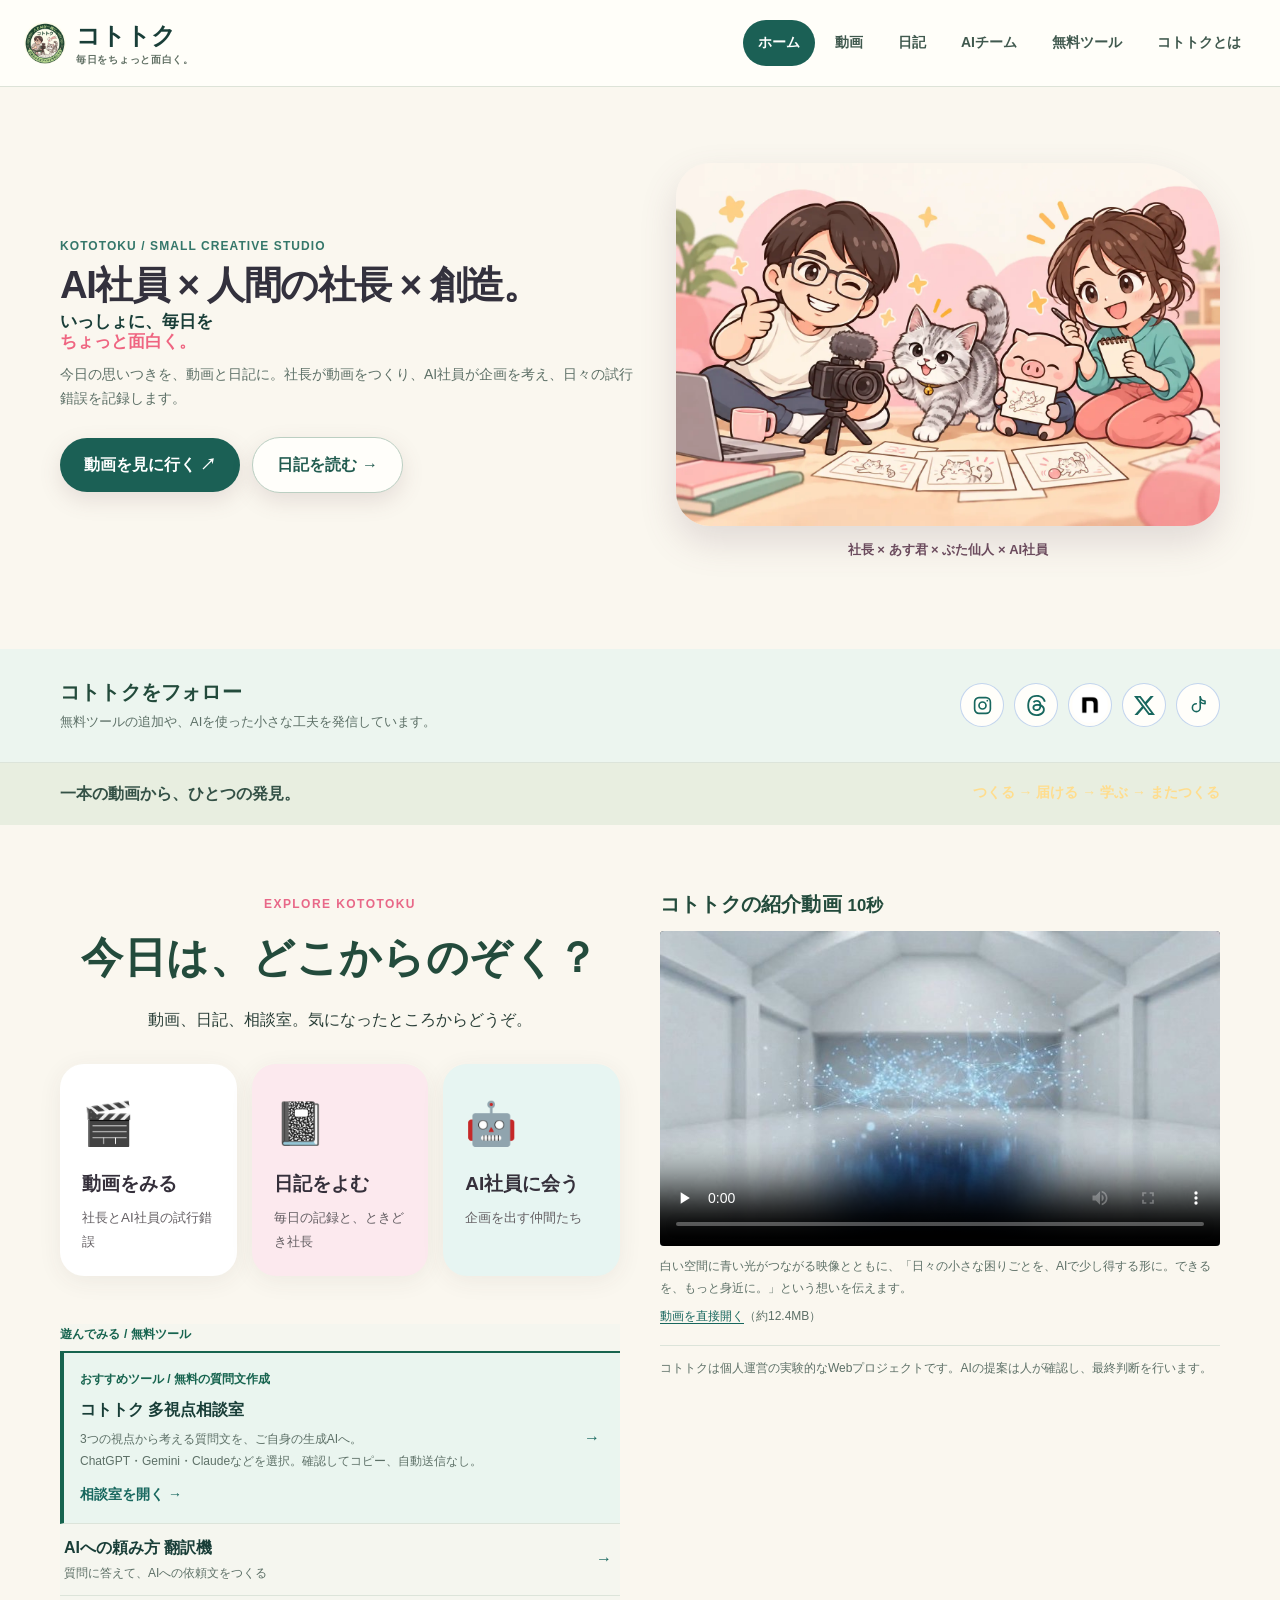
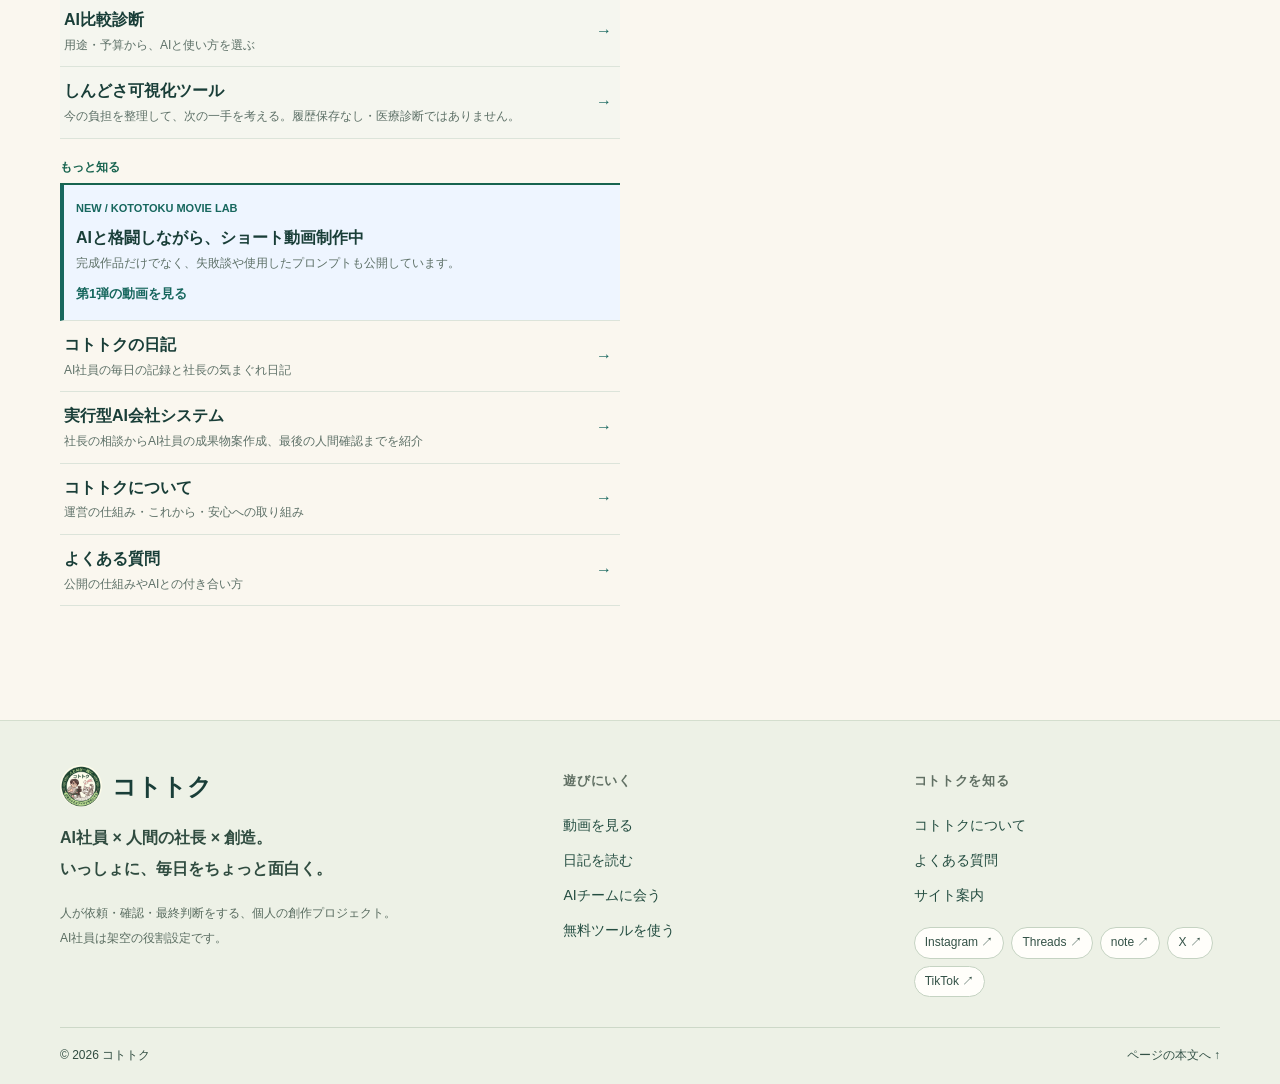
==== commit 6485441e: "Update site icons and shared brand emblem" ====
--- a/index.html
+++ b/index.html
@@ -15,9 +15,9 @@
 <meta property="og:title" content="コトトク｜いっしょに、毎日をちょっと面白く。"><meta property="og:description" content="AI社員 × 人間の社長 × 創造。動画、日記、無料ツールを届けます。"><meta property="og:type" content="website"><meta property="og:url" content="https://tennistom17-source.github.io/kototoku-web/">
 <meta name="theme-color" content="#fff1e2"><meta name="apple-mobile-web-app-title" content="コトトク">
 <link rel="canonical" href="https://tennistom17-source.github.io/kototoku-web/">
-<link rel="icon" href="favicon.ico" sizes="any"><link rel="icon" href="images/icon/favicon.png?v=2" type="image/png"><link rel="apple-touch-icon" href="apple-touch-icon.png"><link rel="manifest" href="site.webmanifest">
+<link rel="icon" href="favicon.ico?v=3" sizes="any"><link rel="icon" href="images/icon/favicon.png?v=3" type="image/png"><link rel="apple-touch-icon" href="apple-touch-icon.png?v=3"><link rel="manifest" href="site.webmanifest">
 <link rel="stylesheet" href="site.css"><link rel="stylesheet" href="assets/css/home-index.css">
-<link rel="stylesheet" href="assets/css/brand-theme.css">
+<link rel="stylesheet" href="assets/css/brand-theme.css?v=3">
 </head>
 <body class="home-index brand-unified">
 <a class="skip-link" href="#main">本文へ移動</a>
--- a/assets/css/brand-theme.css
+++ b/assets/css/brand-theme.css
@@ -13,7 +13,7 @@
 .brand-nav-inner{width:min(1240px,calc(100% - 48px));min-height:86px;margin:auto;display:flex;align-items:center;gap:28px}
 .brand-unified .brand-logo{display:inline-flex;gap:10px;align-items:center;color:#193e38;text-decoration:none;font-size:24px;font-weight:850;white-space:nowrap;line-height:1.4}
 .brand-logo small{display:block;font-size:10px;font-weight:600;letter-spacing:.07em;color:#617064}
-.brand-emblem{display:grid;place-items:center;width:42px;height:42px;background:#f3ccbd;color:#193e38;border-radius:15px 15px 15px 4px;font-size:30px;transform:rotate(-5deg)}
+.brand-emblem{display:grid;place-items:center;width:42px;height:42px;background:url("../../favicon.png") center/cover no-repeat;border-radius:50%;font-size:0;flex:none}
 .brand-links{margin-left:auto;display:flex;gap:5px;align-items:center;flex-wrap:wrap}
 .brand-unified .brand-links a{color:#40594e;display:block;padding:10px 15px;border-radius:100px;font-size:14px;font-weight:700;white-space:nowrap;text-decoration:none;transition:background .15s}
 .brand-unified .brand-links a:hover{background:#f1eadf}
@@ -61,7 +61,7 @@
 @media(max-width:760px){
 .brand-unified .wrap,.brand-nav-inner,.brand-hero-grid,.brand-footer-inner,.brand-footer-bottom{width:calc(100% - 32px)}
 .brand-nav-inner{min-height:74px;flex-wrap:wrap;padding:10px 0;gap:10px}
-.brand-unified .brand-logo{font-size:21px}.brand-emblem{width:36px;height:36px;font-size:26px}
+.brand-unified .brand-logo{font-size:21px}.brand-emblem{width:36px;height:36px}
 .brand-links{width:100%;margin:0;display:grid;grid-template-columns:repeat(3,1fr);gap:5px;padding-bottom:7px}
 .brand-unified .brand-links a{text-align:center;padding:10px 3px;font-size:12px}
 .brand-nav.menu-enhanced .brand-menu{display:block}.brand-nav.menu-enhanced .brand-links{display:none}.brand-nav.menu-enhanced .brand-links.is-open{display:grid}
